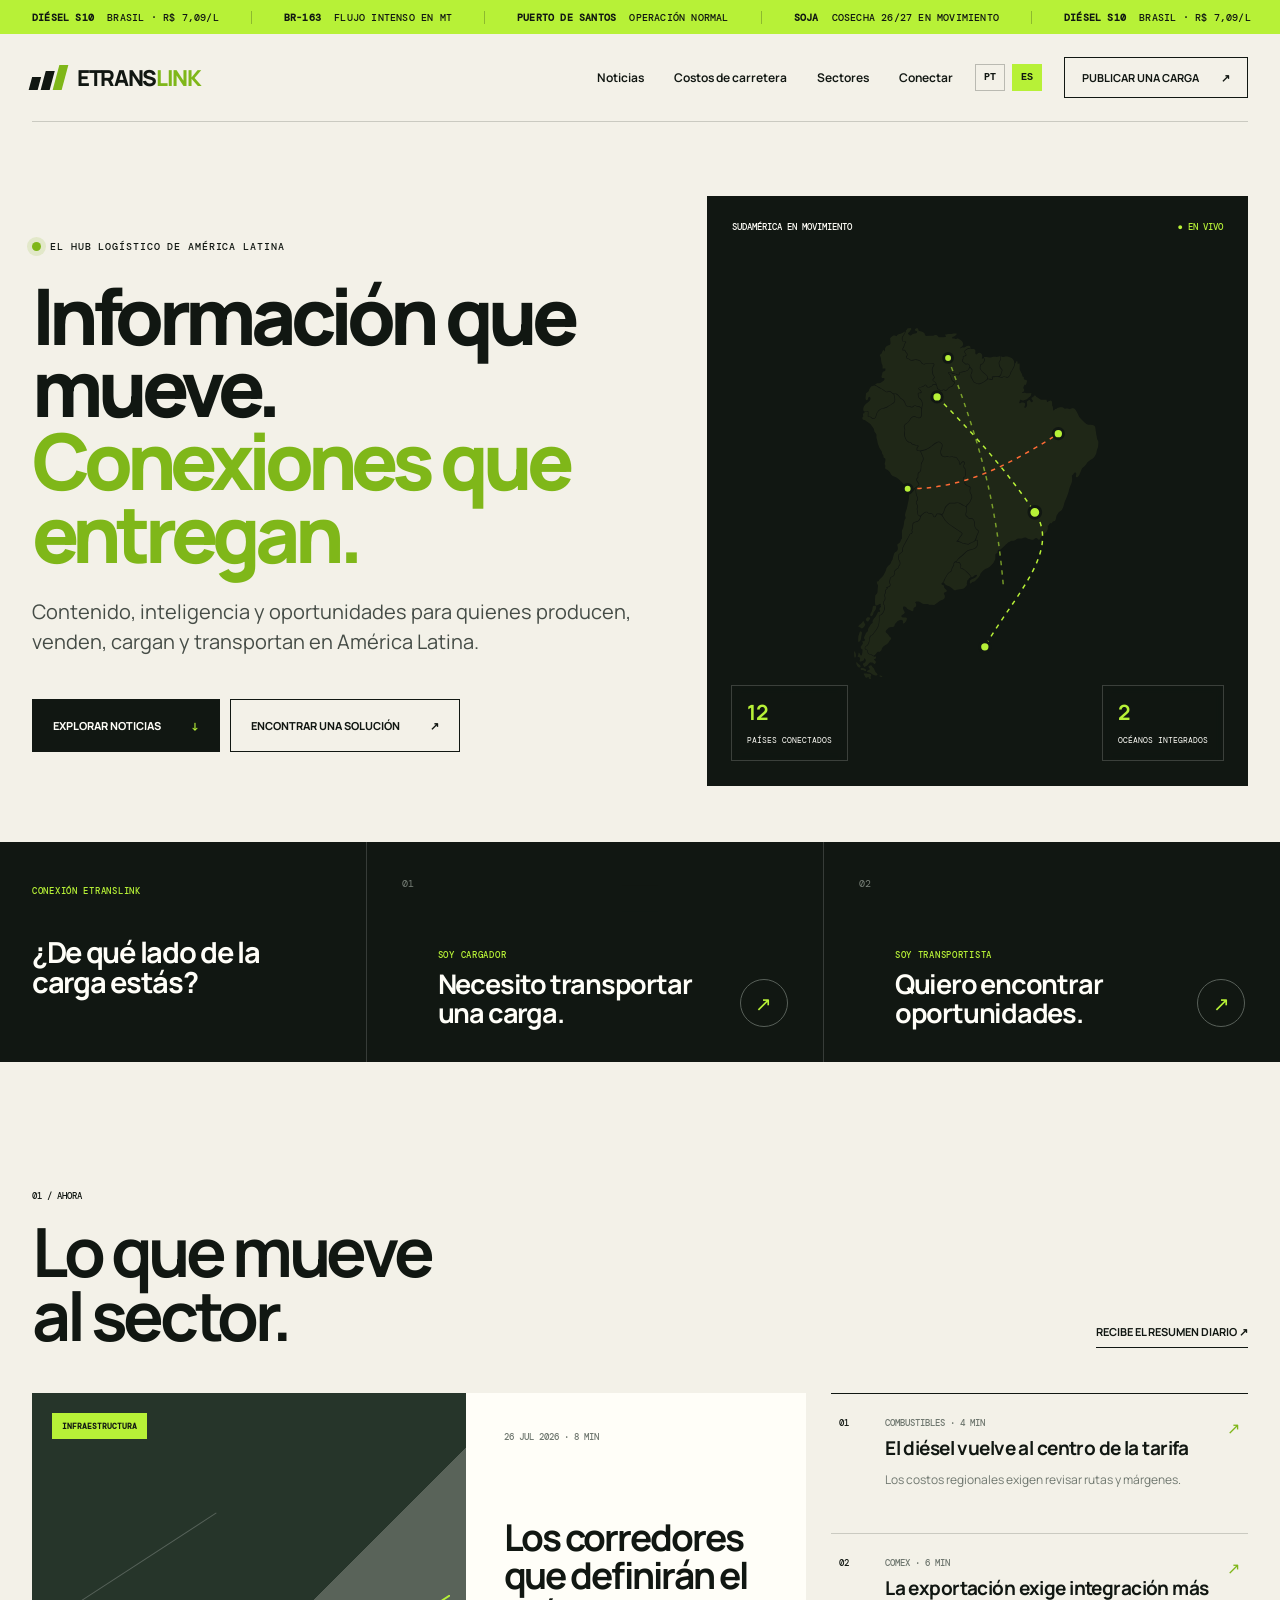
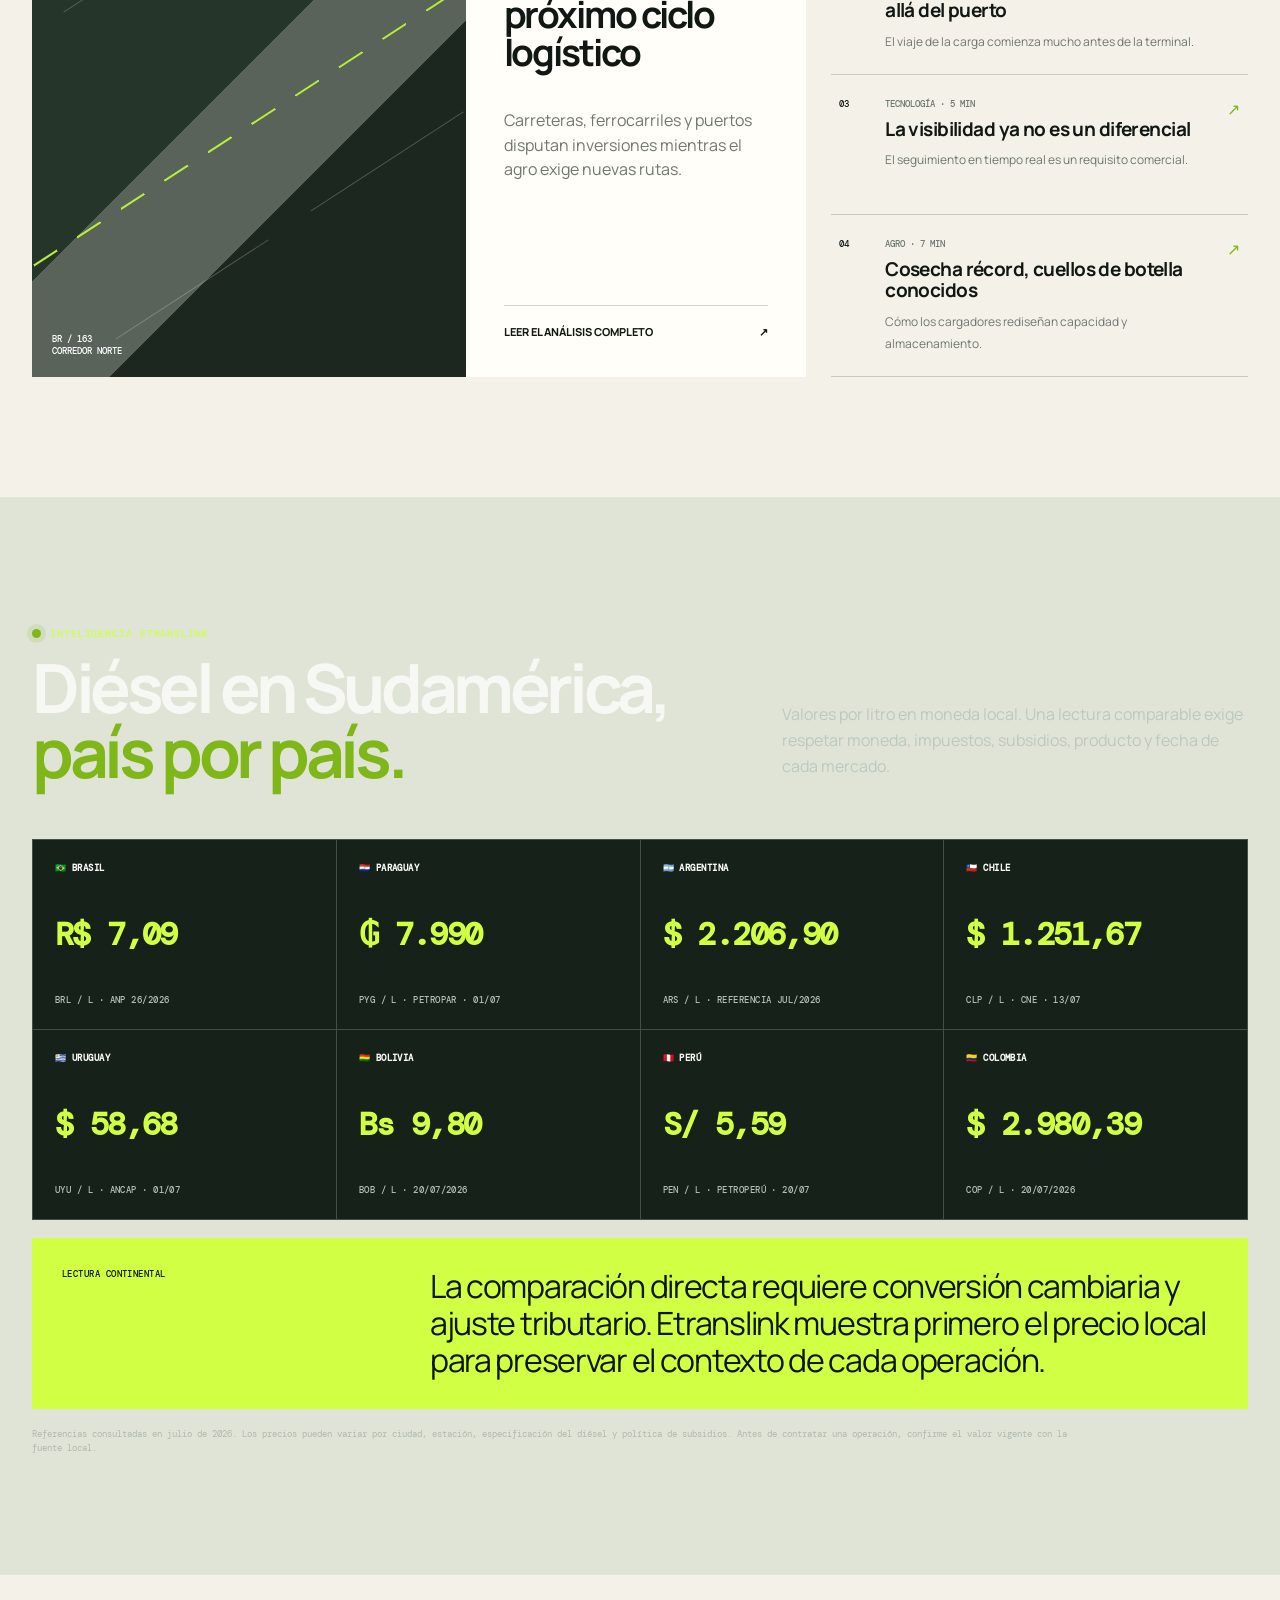
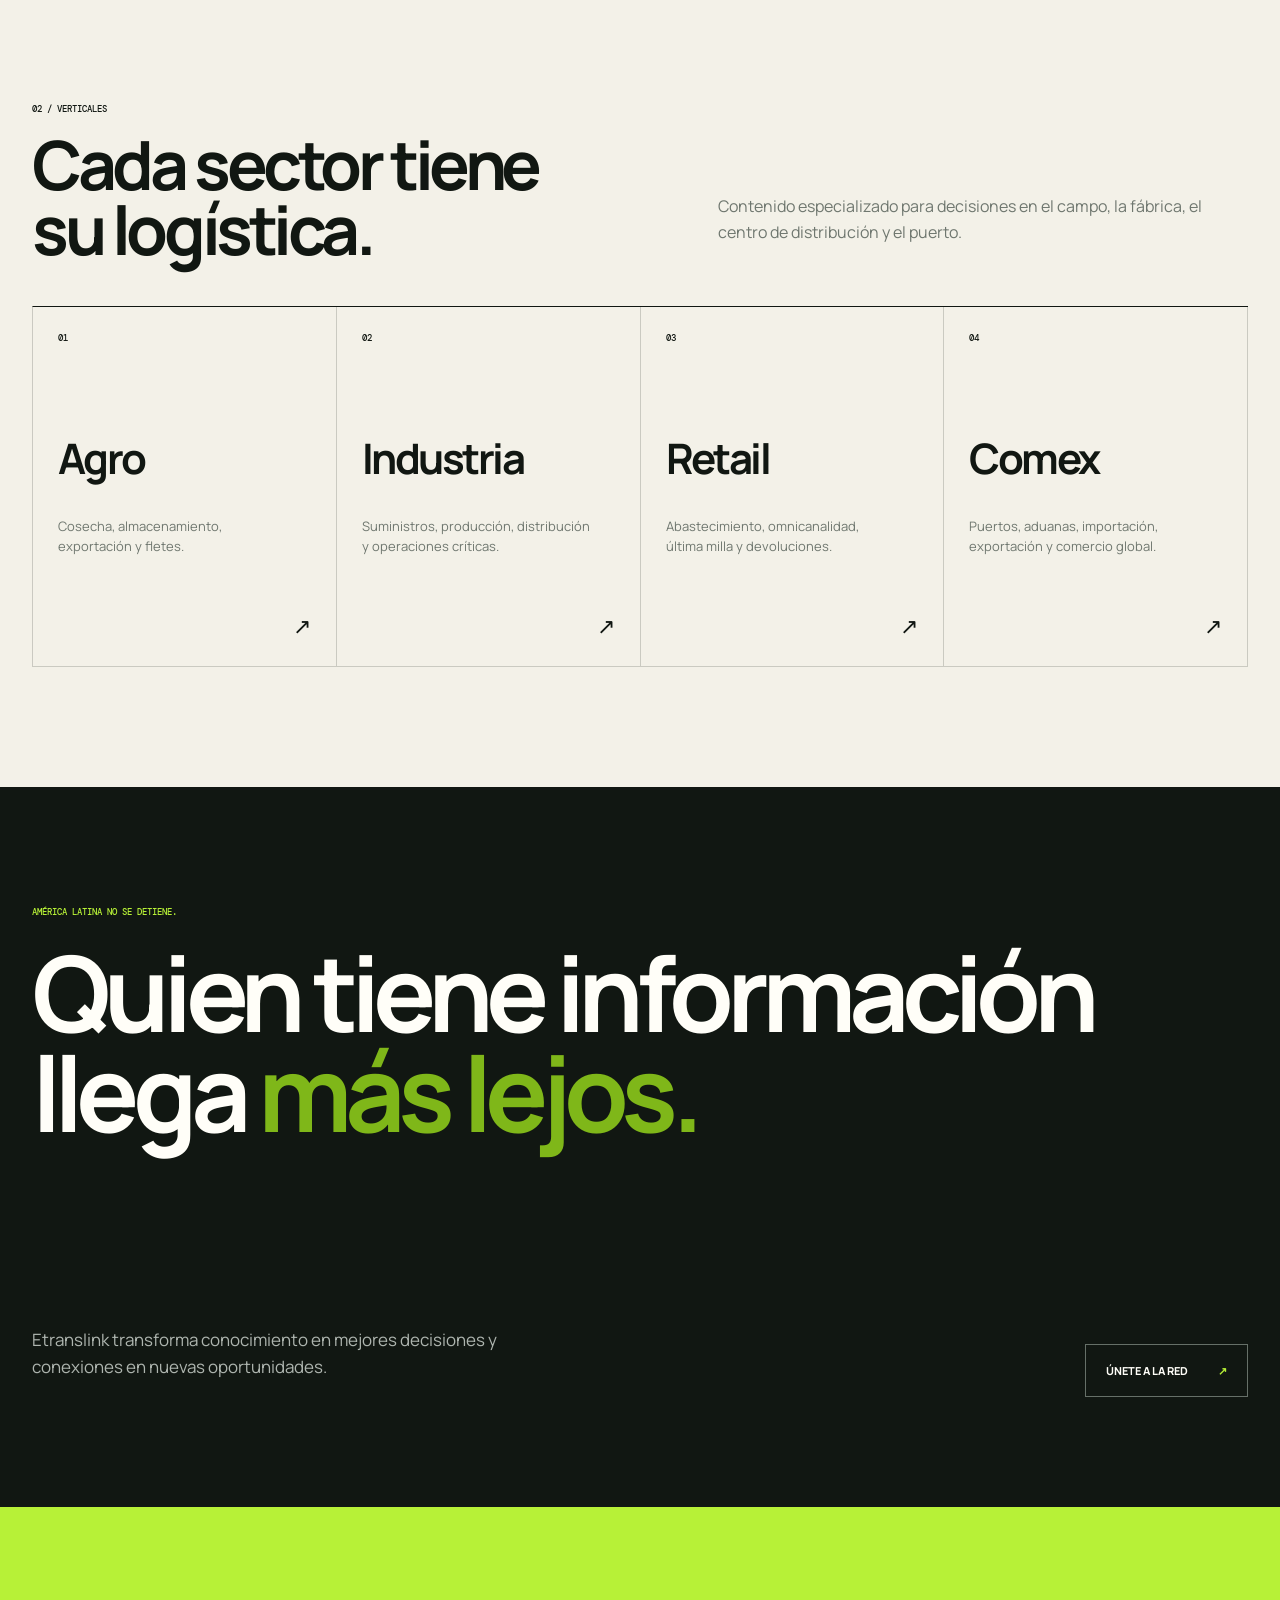
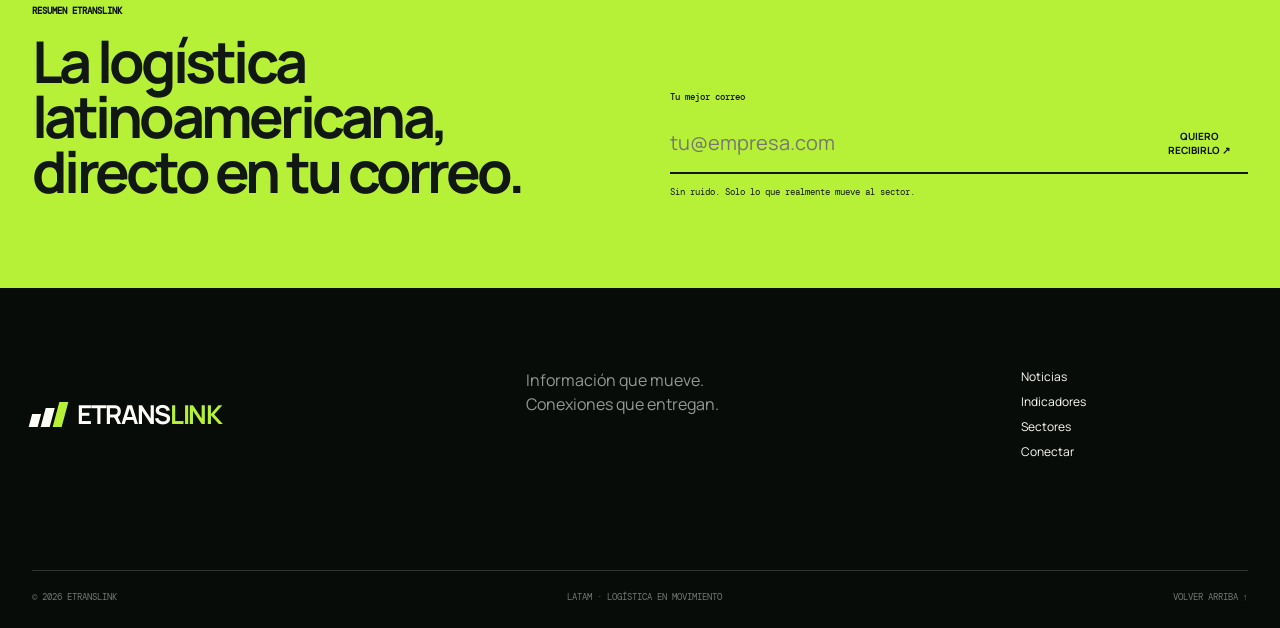
==== es.html @ 665f5305 "Launch Etranslink logistics platform" ====
<!doctype html>
<html lang="es-419">
  <head>
    <meta charset="utf-8" />
    <meta name="viewport" content="width=device-width, initial-scale=1" />
    <meta name="theme-color" content="#111712" />
    <meta name="description" content="Etranslink conecta cargadores, transportistas, industria, agro y comercio exterior de América Latina con noticias, inteligencia de costos y oportunidades logísticas." />
    <meta name="robots" content="index, follow, max-image-preview:large, max-snippet:-1" />
    <title>Etranslink LATAM — Información que mueve. Conexiones que entregan.</title>
    <link rel="canonical" href="https://etranslink.digital/es/" />
    <link rel="alternate" hreflang="pt-BR" href="https://etranslink.digital/pt-br/" />
    <link rel="alternate" hreflang="es-419" href="https://etranslink.digital/es/" />
    <link rel="alternate" hreflang="x-default" href="https://etranslink.digital/pt-br/" />
    <meta property="og:type" content="website" />
    <meta property="og:site_name" content="Etranslink" />
    <meta property="og:title" content="Etranslink — El hub logístico de América Latina" />
    <meta property="og:description" content="Noticias, costos de carretera y conexiones entre cargadores y transportistas." />
    <meta property="og:url" content="https://etranslink.digital/es/" />
    <link rel="stylesheet" href="/styles.css?v=4" />
    <script src="/app.js?v=2" defer></script>
    <script type="application/ld+json">
      {
        "@context": "https://schema.org",
        "@type": "NewsMediaOrganization",
        "name": "Etranslink",
        "url": "https://etranslink.digital/es/",
        "description": "Portal de noticias, inteligencia y negocios para la logística latinoamericana.",
        "areaServed": ["Latin America", "BR", "AR", "CL", "CO", "MX", "PE", "UY", "PY", "BO", "EC"],
        "knowsAbout": ["Logística", "Transporte por carretera", "Supply chain", "Agronegocios", "Industria", "Comercio exterior"]
      }
    </script>
  </head>
  <body>
    <a class="skip-link" href="#contenido">Ir al contenido</a>
    <div class="market-ticker" aria-label="Destacados del mercado"><div>
      <span><b>DIÉSEL S10</b> BRASIL · R$ 7,09/L</span><span><b>BR-163</b> FLUJO INTENSO EN MT</span><span><b>PUERTO DE SANTOS</b> OPERACIÓN NORMAL</span><span><b>SOJA</b> COSECHA 26/27 EN MOVIMIENTO</span><span><b>DIÉSEL S10</b> BRASIL · R$ 7,09/L</span><span><b>BR-163</b> FLUJO INTENSO EN MT</span>
    </div></div>
    <header class="site-header">
      <a class="brand" href="/es/" aria-label="Etranslink — inicio"><span class="brand-mark" aria-hidden="true"><i></i><i></i><i></i></span><span>ETRANS<em>LINK</em></span></a>
      <nav class="main-nav" aria-label="Navegación principal"><a href="#noticias">Noticias</a><a href="#costos">Costos de carretera</a><a href="#sectores">Sectores</a><a href="#conectar">Conectar</a></nav>
      <nav class="language-nav" aria-label="Idiomas"><a href="/pt-br/">PT</a><a href="/es/" aria-current="page">ES</a></nav>
      <button class="menu-toggle" aria-expanded="false" aria-controls="mobile-nav">Menú</button>
      <a class="header-cta" href="#conectar">Publicar una carga <span>↗</span></a>
    </header>
    <div class="mobile-nav" id="mobile-nav" hidden><a href="#noticias">Noticias</a><a href="#costos">Costos de carretera</a><a href="#sectores">Sectores</a><a href="#conectar">Conectar</a><span class="mobile-languages"><a href="/pt-br/">PT</a><a href="/es/" aria-current="page">ES</a></span></div>
    <main id="contenido">
      <section class="hero">
        <div class="hero-copy">
          <p class="eyebrow"><span></span> EL HUB LOGÍSTICO DE AMÉRICA LATINA</p>
          <h1>Información que mueve.<br /><em>Conexiones que entregan.</em></h1>
          <p class="hero-lead">Contenido, inteligencia y oportunidades para quienes producen, venden, cargan y transportan en América Latina.</p>
          <div class="hero-actions"><a class="button primary" href="#noticias">Explorar noticias <span>↓</span></a><a class="button secondary" href="#conectar">Encontrar una solución <span>↗</span></a></div>
        </div>
        <div class="hero-network" aria-label="Representación de la red logística sudamericana">
          <div class="network-label">SUDAMÉRICA EN MOVIMIENTO <b>● EN VIVO</b></div>
          <svg viewBox="0 0 600 560" role="img" aria-label="Mapa de América del Sur conectado por rutas logísticas">
            <image class="south-america-map" href="/south-america-map.svg" x="132" y="20" width="335" height="520" preserveAspectRatio="xMidYMid meet" />
            <path class="route route-a" d="M245 135 C300 190 342 239 378 292 S350 405 310 475"/><path class="route route-b" d="M205 260 C278 260 336 232 410 185"/><path class="route route-c" d="M260 82 C292 170 323 253 335 390"/>
            <circle cx="245" cy="135" r="7"/><circle cx="378" cy="292" r="8"/><circle cx="310" cy="475" r="7"/><circle cx="205" cy="260" r="6"/><circle cx="410" cy="185" r="7"/><circle cx="260" cy="82" r="6"/>
          </svg>
          <div class="network-stat stat-one"><strong>12</strong><span>países conectados</span></div><div class="network-stat stat-two"><strong>2</strong><span>océanos integrados</span></div><div class="network-pulse"></div>
        </div>
      </section>
      <section class="quick-connect" id="conectar">
        <div class="quick-title"><span>CONEXIÓN ETRANSLINK</span><h2>¿De qué lado de la carga estás?</h2></div>
        <article><span class="card-index">01</span><div><p>SOY CARGADOR</p><h3>Necesito transportar una carga.</h3></div><button data-open-form="shipper" aria-label="Abrir formulario para cargador">↗</button></article>
        <article><span class="card-index">02</span><div><p>SOY TRANSPORTISTA</p><h3>Quiero encontrar oportunidades.</h3></div><button data-open-form="carrier" aria-label="Abrir formulario para transportista">↗</button></article>
      </section>
      <section class="editorial" id="noticias">
        <div class="section-head"><div><span>01 / AHORA</span><h2>Lo que mueve<br />al sector.</h2></div><a href="#newsletter">Recibe el resumen diario ↗</a></div>
        <div class="news-grid">
          <article class="lead-story"><div class="story-visual road-visual"><span class="story-tag">INFRAESTRUCTURA</span><div class="road-lines"><i></i><i></i><i></i></div><span class="visual-code">BR / 163<br />CORREDOR NORTE</span></div><div class="story-copy"><p>26 JUL 2026 · 8 MIN</p><h3>Los corredores que definirán el próximo ciclo logístico</h3><p>Carreteras, ferrocarriles y puertos disputan inversiones mientras el agro exige nuevas rutas.</p><a href="#newsletter">Leer el análisis completo <span>↗</span></a></div></article>
          <div class="story-list">
            <article><span class="number">01</span><div><p>COMBUSTIBLES · 4 MIN</p><h3>El diésel vuelve al centro de la tarifa</h3><span>Los costos regionales exigen revisar rutas y márgenes.</span></div><b>↗</b></article>
            <article><span class="number">02</span><div><p>COMEX · 6 MIN</p><h3>La exportación exige integración más allá del puerto</h3><span>El viaje de la carga comienza mucho antes de la terminal.</span></div><b>↗</b></article>
            <article><span class="number">03</span><div><p>TECNOLOGÍA · 5 MIN</p><h3>La visibilidad ya no es un diferencial</h3><span>El seguimiento en tiempo real es un requisito comercial.</span></div><b>↗</b></article>
            <article><span class="number">04</span><div><p>AGRO · 7 MIN</p><h3>Cosecha récord, cuellos de botella conocidos</h3><span>Cómo los cargadores rediseñan capacidad y almacenamiento.</span></div><b>↗</b></article>
          </div>
        </div>
      </section>
      <section class="cost-center south-america-cost" id="costos">
        <div class="cost-heading"><div><p class="eyebrow"><span></span> INTELIGENCIA ETRANSLINK</p><h2>Diésel en Sudamérica,<br /><em>país por país.</em></h2></div><p>Valores por litro en moneda local. Una lectura comparable exige respetar moneda, impuestos, subsidios, producto y fecha de cada mercado.</p></div>
        <div class="country-price-grid">
          <article><span>🇧🇷 BRASIL</span><strong>R$ 7,09</strong><small>BRL / L · ANP 26/2026</small></article>
          <article><span>🇵🇾 PARAGUAY</span><strong>₲ 7.990</strong><small>PYG / L · PETROPAR · 01/07</small></article>
          <article><span>🇦🇷 ARGENTINA</span><strong>$ 2.206,90</strong><small>ARS / L · REFERENCIA JUL/2026</small></article>
          <article><span>🇨🇱 CHILE</span><strong>$ 1.251,67</strong><small>CLP / L · CNE · 13/07</small></article>
          <article><span>🇺🇾 URUGUAY</span><strong>$ 58,68</strong><small>UYU / L · ANCAP · 01/07</small></article>
          <article><span>🇧🇴 BOLIVIA</span><strong>Bs 9,80</strong><small>BOB / L · 20/07/2026</small></article>
          <article><span>🇵🇪 PERÚ</span><strong>S/ 5,59</strong><small>PEN / L · PETROPERÚ · 20/07</small></article>
          <article><span>🇨🇴 COLOMBIA</span><strong>$ 2.980,39</strong><small>COP / L · 20/07/2026</small></article>
        </div>
        <div class="continental-insight"><span>LECTURA CONTINENTAL</span><blockquote>La comparación directa requiere conversión cambiaria y ajuste tributario. Etranslink muestra primero el precio local para preservar el contexto de cada operación.</blockquote></div>
        <p class="data-note">Referencias consultadas en julio de 2026. Los precios pueden variar por ciudad, estación, especificación del diésel y política de subsidios. Antes de contratar una operación, confirme el valor vigente con la fuente local.</p>
      </section>
      <section class="sectors" id="sectores">
        <div class="section-head"><div><span>02 / VERTICALES</span><h2>Cada sector tiene<br />su logística.</h2></div><p>Contenido especializado para decisiones en el campo, la fábrica, el centro de distribución y el puerto.</p></div>
        <div class="sector-grid"><a href="#newsletter"><span>01</span><h3>Agro</h3><p>Cosecha, almacenamiento, exportación y fletes.</p><b>↗</b></a><a href="#newsletter"><span>02</span><h3>Industria</h3><p>Suministros, producción, distribución y operaciones críticas.</p><b>↗</b></a><a href="#newsletter"><span>03</span><h3>Retail</h3><p>Abastecimiento, omnicanalidad, última milla y devoluciones.</p><b>↗</b></a><a href="#newsletter"><span>04</span><h3>Comex</h3><p>Puertos, aduanas, importación, exportación y comercio global.</p><b>↗</b></a></div>
      </section>
      <section class="manifesto"><p>AMÉRICA LATINA NO SE DETIENE.</p><h2>Quien tiene información<br />llega <em>más lejos.</em></h2><div class="manifesto-bottom"><p>Etranslink transforma conocimiento en mejores decisiones y conexiones en nuevas oportunidades.</p><a class="button primary" href="#conectar">Únete a la red <span>↗</span></a></div></section>
      <section class="newsletter" id="newsletter"><div><span>RESUMEN ETRANSLINK</span><h2>La logística latinoamericana,<br />directo en tu correo.</h2></div><form id="newsletter-form"><label for="newsletter-email">Tu mejor correo</label><div><input id="newsletter-email" type="email" placeholder="tu@empresa.com" required /><button type="submit">Quiero recibirlo ↗</button></div><small>Sin ruido. Solo lo que realmente mueve al sector.</small></form></section>
    </main>
    <footer><div class="footer-brand"><span class="brand-mark" aria-hidden="true"><i></i><i></i><i></i></span><strong>ETRANS<em>LINK</em></strong></div><p>Información que mueve.<br />Conexiones que entregan.</p><div><a href="#noticias">Noticias</a><a href="#costos">Indicadores</a><a href="#sectores">Sectores</a><a href="#conectar">Conectar</a></div><div class="footer-bottom"><span>© 2026 ETRANSLINK</span><span>LATAM · LOGÍSTICA EN MOVIMIENTO</span><a href="#contenido">VOLVER ARRIBA ↑</a></div></footer>
    <dialog class="connection-dialog" id="connection-dialog"><button class="dialog-close" aria-label="Cerrar formulario">×</button><p class="eyebrow"><span></span> CONEXIÓN ETRANSLINK</p><h2 id="dialog-title">Cuéntanos sobre tu carga.</h2><p id="dialog-description">Completa los datos iniciales para continuar la atención por WhatsApp.</p><form id="connection-form"><input type="hidden" id="profile-type" value="Cargador" /><label>Nombre o empresa<input id="contact-name" required placeholder="¿Cómo podemos llamarte?" /></label><div class="form-row"><label>Origen<input id="cargo-origin" required placeholder="Ciudad / País" /></label><label>Destino<input id="cargo-destination" required placeholder="Ciudad / País" /></label></div><label>¿Qué necesitas?<textarea id="cargo-details" required placeholder="Tipo de carga, vehículo, frecuencia o área de operación"></textarea></label><button class="button primary" type="submit">Continuar por WhatsApp <span>↗</span></button></form></dialog>
    <div class="toast" id="toast" role="status" aria-live="polite"></div>
  </body>
</html>
---- styles.css ----
@import url("https://fonts.googleapis.com/css2?family=DM+Mono:wght@400;500&family=Manrope:wght@400;500;600;700;800&display=swap");

:root {
  --ink: #111712;
  --paper: #f3f1e8;
  --white: #fffef8;
  --green: #b7f137;
  --green-dark: #7fb719;
  --orange: #ff6b35;
  --deep-ink: #0d1510;
  --forest: #162119;
  --signal-green: #d1ff43;
  --text-inverse: #f7f8f3;
  --text-inverse-muted: #b5c0b7;
  --muted: #6f776f;
  --line: rgba(17, 23, 18, 0.18);
  --page: min(1480px, calc(100% - 64px));
}

* { box-sizing: border-box; }
html { scroll-behavior: smooth; }
body {
  margin: 0;
  overflow-x: hidden;
  background: var(--paper);
  color: var(--ink);
  font-family: "Manrope", Arial, sans-serif;
  text-rendering: optimizeLegibility;
}
a { color: inherit; text-decoration: none; }
button, input, textarea { font: inherit; }
button { color: inherit; }
.skip-link {
  position: fixed; z-index: 2000; top: 8px; left: 8px;
  padding: 10px 14px; background: var(--green); color: var(--ink);
  transform: translateY(-150%);
}
.skip-link:focus { transform: none; }

.market-ticker {
  height: 34px; overflow: hidden; background: var(--green);
  font: 500 10px "DM Mono", monospace; letter-spacing: .02em;
}
.market-ticker > div {
  width: max-content; height: 100%; display: flex; align-items: center;
  animation: ticker 35s linear infinite;
}
.market-ticker span { padding: 0 32px; border-right: 1px solid rgba(17,23,18,.25); }
.market-ticker b { margin-right: 7px; }
@keyframes ticker { to { transform: translateX(-50%); } }

.site-header {
  width: var(--page); height: 88px; margin: auto;
  display: grid; grid-template-columns: 1fr auto auto auto; gap: 22px; align-items: center;
  border-bottom: 1px solid var(--line);
}
.brand, .footer-brand { display: flex; align-items: center; gap: 11px; font-size: 22px; font-weight: 800; letter-spacing: -.06em; }
.brand em, .footer-brand em { color: var(--green-dark); font-style: normal; }
.brand-mark { width: 34px; height: 25px; display: flex; align-items: flex-end; gap: 3px; transform: skewX(-15deg); }
.brand-mark i { display: block; width: 9px; background: var(--ink); }
.brand-mark i:nth-child(1) { height: 13px; }
.brand-mark i:nth-child(2) { height: 19px; }
.brand-mark i:nth-child(3) { height: 25px; background: var(--green-dark); }
.main-nav { display: flex; gap: 30px; font-size: 12px; font-weight: 650; }
.language-nav { display: flex; gap: 7px; font: 700 10px "Space Mono", monospace; }
.language-nav a { padding: 7px 8px; border: 1px solid rgba(17,23,18,.25); }
.language-nav a[aria-current="page"] { color: var(--ink); background: var(--green); border-color: var(--green); }
.mobile-languages { display: flex; gap: 8px; padding-top: 10px; border-top: 1px solid rgba(255,255,255,.18); }
.mobile-languages a { padding: 7px 12px; border: 1px solid rgba(255,255,255,.28); }
.mobile-languages a[aria-current="page"] { color: var(--ink); background: var(--green); }
.main-nav a { position: relative; }
.main-nav a::after { content: ""; position: absolute; left: 0; right: 100%; bottom: -7px; height: 2px; background: var(--green-dark); transition: right .2s; }
.main-nav a:hover::after { right: 0; }
.header-cta { justify-self: end; padding: 12px 17px; border: 1px solid var(--ink); font-size: 11px; font-weight: 700; text-transform: uppercase; }
.header-cta span { margin-left: 20px; }
.menu-toggle, .mobile-nav { display: none; }

.hero {
  width: var(--page); min-height: 720px; margin: auto; padding: 74px 0 56px;
  display: grid; grid-template-columns: 1.08fr .92fr; gap: 40px;
}
.hero-copy { align-self: center; }
.eyebrow { display: flex; align-items: center; gap: 9px; font: 500 10px "DM Mono", monospace; letter-spacing: .09em; }
.eyebrow > span { width: 9px; height: 9px; border-radius: 50%; background: var(--green-dark); box-shadow: 0 0 0 5px rgba(127,183,25,.15); }
.hero h1 {
  max-width: 850px; margin: 26px 0 28px; font-size: clamp(58px, 6.1vw, 102px);
  line-height: .93; letter-spacing: -.075em; font-weight: 800;
}
.hero h1 em, .cost-heading h2 em, .manifesto h2 em { color: var(--green-dark); font-style: normal; }
.hero-lead { max-width: 650px; font-size: 20px; line-height: 1.5; color: #454c46; }
.hero-actions { margin-top: 42px; display: flex; gap: 10px; }
.button {
  min-height: 53px; padding: 0 20px; display: inline-flex; align-items: center; justify-content: space-between; gap: 30px;
  border: 1px solid var(--ink); font-size: 11px; font-weight: 750; text-transform: uppercase; cursor: pointer;
}
.button.primary { background: var(--ink); color: var(--white); }
.button.primary span { color: var(--green); }
.button.secondary { background: transparent; }
.hero-network {
  position: relative; min-height: 580px; overflow: hidden;
  background: var(--ink); color: var(--white);
}
.network-label { position: absolute; z-index: 2; top: 25px; left: 25px; right: 25px; display: flex; justify-content: space-between; font: 500 9px "DM Mono", monospace; }
.network-label b { color: var(--green); font-weight: 500; }
.hero-network svg { width: 100%; height: 100%; padding: 55px 50px 30px; }
.country { fill: #1a251c; stroke: rgba(183,241,55,.45); stroke-width: 1; }
.brazil-map, .south-america-map { opacity: .38; filter: invert(90%) sepia(22%) saturate(722%) hue-rotate(36deg) brightness(96%); }
.country-price-grid { margin-top: 55px; display: grid; grid-template-columns: repeat(4, 1fr); border-top: 1px solid rgba(255,255,255,.22); border-left: 1px solid rgba(255,255,255,.22); }
.country-price-grid article { min-height: 190px; padding: 22px; display: flex; flex-direction: column; justify-content: space-between; border-right: 1px solid rgba(255,255,255,.22); border-bottom: 1px solid rgba(255,255,255,.22); }
.country-price-grid span, .country-price-grid small, .continental-insight span { font: 500 9px "DM Mono", monospace; letter-spacing: .05em; }
.country-price-grid strong { color: var(--green); font-size: clamp(25px, 2.5vw, 40px); letter-spacing: -.05em; }
.country-price-grid small { color: rgba(255,255,255,.58); line-height: 1.5; }
.continental-insight { margin-top: 18px; padding: 30px; display: grid; grid-template-columns: .6fr 1.4fr; gap: 30px; color: var(--ink); background: var(--green); }
.continental-insight blockquote { max-width: 800px; margin: 0; font-size: clamp(20px, 2.5vw, 35px); line-height: 1.15; letter-spacing: -.04em; }
.south-america-cost { color: var(--text-inverse); background: var(--deep-ink); }
.south-america-cost .cost-heading > p { color: #bdc8bf; }
.south-america-cost .eyebrow { color: var(--signal-green); }
.south-america-cost .country-price-grid { border-color: #405044; }
.south-america-cost .country-price-grid article {
  color: var(--text-inverse);
  background: var(--forest);
  border-color: #405044;
  transition: background .2s ease, transform .2s ease;
}
.south-america-cost .country-price-grid article:hover { z-index: 1; background: #1d2b20; transform: translateY(-3px); }
.south-america-cost .country-price-grid span { color: var(--text-inverse); font-weight: 600; }
.south-america-cost .country-price-grid strong { color: var(--signal-green); }
.south-america-cost .country-price-grid small { color: var(--text-inverse-muted); }
.south-america-cost .continental-insight { color: var(--deep-ink); background: var(--signal-green); }
.south-america-cost .data-note { color: #aeb9b0; }
.route { fill: none; stroke: var(--green); stroke-width: 2; stroke-dasharray: 6 7; animation: dash 18s linear infinite; }
.route-b { stroke: var(--orange); animation-duration: 25s; }
.route-c { opacity: .6; animation-duration: 12s; }
.hero-network circle { fill: var(--green); stroke: var(--ink); stroke-width: 4; }
@keyframes dash { to { stroke-dashoffset: -200; } }
.network-stat { position: absolute; z-index: 2; padding: 12px 15px; border: 1px solid rgba(255,255,255,.18); background: rgba(17,23,18,.82); backdrop-filter: blur(5px); }
.network-stat strong { display: block; color: var(--green); font-size: 21px; }
.network-stat span { font: 400 8px "DM Mono", monospace; text-transform: uppercase; }
.stat-one { left: 24px; bottom: 25px; }
.stat-two { right: 24px; bottom: 25px; }

.quick-connect {
  display: grid; grid-template-columns: .8fr 1fr 1fr; background: var(--ink); color: var(--white);
}
.quick-title, .quick-connect article { min-height: 220px; padding: 35px max(32px, calc((100vw - 1480px) / 2)); }
.quick-title { padding-right: 35px; }
.quick-title span, .quick-connect article p { color: var(--green); font: 500 9px "DM Mono", monospace; letter-spacing: .08em; }
.quick-title h2 { margin: 38px 0 0; max-width: 260px; font-size: 29px; line-height: 1.05; letter-spacing: -.045em; }
.quick-connect article {
  padding-left: 35px; padding-right: 35px; display: grid; grid-template-columns: auto 1fr auto; gap: 24px; align-items: end;
  border-left: 1px solid rgba(255,255,255,.16); transition: background .25s;
}
.quick-connect article:hover { background: #1a241c; }
.card-index { align-self: start; font: 400 10px "DM Mono", monospace; color: #788078; }
.quick-connect article h3 { max-width: 290px; margin: 8px 0 0; font-size: 27px; line-height: 1.05; letter-spacing: -.045em; }
.quick-connect article button { width: 48px; height: 48px; border: 1px solid #586059; border-radius: 50%; background: transparent; color: var(--green); font-size: 20px; cursor: pointer; }

.editorial, .cost-center, .sectors { width: var(--page); margin: auto; padding: 120px 0; }
.section-head { margin-bottom: 45px; display: grid; grid-template-columns: 1fr 1fr; align-items: end; gap: 40px; }
.section-head > div > span, .cost-heading + *, .quick-title > span { font: 500 9px "DM Mono", monospace; }
.section-head h2, .cost-heading h2, .manifesto h2, .newsletter h2 { margin: 15px 0 0; font-size: clamp(46px, 5.3vw, 80px); line-height: .95; letter-spacing: -.065em; }
.section-head > a { justify-self: end; padding-bottom: 8px; border-bottom: 1px solid var(--ink); font-size: 11px; font-weight: 700; text-transform: uppercase; }
.news-grid { display: grid; grid-template-columns: 1.3fr .7fr; gap: 25px; }
.lead-story { display: grid; grid-template-columns: 1.12fr .88fr; min-height: 560px; background: var(--white); }
.story-visual { position: relative; overflow: hidden; min-height: 430px; background: #cad0c5; }
.story-tag { position: absolute; z-index: 2; top: 20px; left: 20px; padding: 8px 10px; background: var(--green); font: 600 8px "DM Mono", monospace; }
.road-lines { position: absolute; inset: 0; background: linear-gradient(135deg, #26352a 0 48%, #596359 48% 65%, #1c271f 65%); }
.road-lines::before { content: ""; position: absolute; width: 190%; height: 2px; left: -35%; top: 52%; background: repeating-linear-gradient(90deg, var(--green) 0 28px, transparent 28px 52px); transform: rotate(-33deg); }
.road-lines i { position: absolute; width: 42%; height: 1px; background: rgba(255,255,255,.22); transform: rotate(-33deg); }
.road-lines i:nth-child(1) { left: 4%; top: 29%; }.road-lines i:nth-child(2) { right: -3%; top: 63%; }.road-lines i:nth-child(3) { left: 16%; bottom: 15%; }
.visual-code { position: absolute; z-index: 2; bottom: 20px; left: 20px; color: white; font: 500 9px "DM Mono", monospace; }
.story-copy { padding: 38px; display: flex; flex-direction: column; }
.story-copy > p:first-child, .story-list article p { margin: 0; font: 500 9px "DM Mono", monospace; color: var(--muted); }
.story-copy h3 { margin: 75px 0 20px; font-size: 37px; line-height: 1.04; letter-spacing: -.055em; }
.story-copy > p:not(:first-child) { color: var(--muted); line-height: 1.55; }
.story-copy a { margin-top: auto; padding-top: 18px; display: flex; justify-content: space-between; border-top: 1px solid var(--line); font-size: 11px; font-weight: 750; text-transform: uppercase; }
.story-list { border-top: 1px solid var(--ink); }
.story-list article { min-height: 140px; padding: 23px 8px; display: grid; grid-template-columns: 28px 1fr auto; gap: 18px; border-bottom: 1px solid var(--line); }
.story-list .number { font: 500 9px "DM Mono", monospace; }
.story-list h3 { margin: 9px 0 7px; font-size: 19px; line-height: 1.15; letter-spacing: -.03em; }
.story-list article div > span { color: var(--muted); font-size: 12px; }
.story-list article > b { color: var(--green-dark); font-weight: 500; }

.cost-center { width: 100%; padding: 120px max(32px, calc((100% - 1480px) / 2)); background: #dfe4d7; }
.cost-heading { display: grid; grid-template-columns: 1.2fr .8fr; gap: 50px; align-items: end; }
.cost-heading > p { max-width: 570px; margin: 0 0 5px auto; color: #4e574f; font-size: 16px; line-height: 1.6; }
.region-tabs { margin: 55px 0 22px; display: flex; overflow-x: auto; border-bottom: 1px solid rgba(17,23,18,.3); }
.region-tabs button { flex: 1; min-width: 110px; padding: 15px 12px; border: 0; border-bottom: 3px solid transparent; background: transparent; color: #667067; font: 500 10px "DM Mono", monospace; cursor: pointer; }
.region-tabs button.active { border-color: var(--ink); color: var(--ink); font-weight: 600; }
.cost-bento { display: grid; grid-template-columns: 1.35fr 1fr 1fr; grid-template-rows: 320px 210px; gap: 12px; }
.metric-card { padding: 26px; background: var(--white); border: 1px solid rgba(17,23,18,.14); }
.diesel-card { grid-row: span 2; background: var(--ink); color: var(--white); }
.insight-card { grid-column: 2 / 4; background: var(--green); }
.metric-top, .metric-foot { display: flex; justify-content: space-between; font: 500 9px "DM Mono", monospace; letter-spacing: .04em; }
.trend { color: var(--green-dark); }.diesel-card .trend { color: var(--green); }.trend.up { color: var(--orange); }
.metric-main { margin-top: 48px; }
.metric-main strong { display: block; font-size: clamp(43px, 4.4vw, 70px); line-height: .9; letter-spacing: -.07em; }
.metric-main span { color: var(--muted); font: 400 10px "DM Mono", monospace; }
.diesel-card .metric-main span { color: #8d958e; }
.spark-bars { height: 140px; margin: 60px 0 35px; display: flex; align-items: end; gap: 7px; border-bottom: 1px solid #4e594f; }
.spark-bars i { flex: 1; height: 45%; background: var(--green); opacity: .55; transition: height .4s; }
.spark-bars i:nth-child(2) { height: 51%; }.spark-bars i:nth-child(3) { height: 49%; }.spark-bars i:nth-child(4) { height: 65%; }.spark-bars i:nth-child(5) { height: 71%; }.spark-bars i:nth-child(6) { height: 68%; }.spark-bars i:nth-child(7) { height: 80%; }.spark-bars i:nth-child(8) { height: 76%; opacity: 1; }
.metric-foot { margin-top: auto; color: #929a93; }
.tire-gauge { margin-top: 54px; }
.tire-gauge > div { height: 5px; background: #dce0d9; }
.tire-gauge > div span { display: block; width: 68%; height: 100%; background: var(--orange); transition: width .4s; }
.tire-gauge small { font: 400 8px "DM Mono", monospace; }
.tire-card .metric-foot, .arla-card .metric-foot { margin-top: 55px; color: var(--muted); }
.drop-visual { position: absolute; display: none; }
.insight-card { display: grid; grid-template-columns: .3fr 1.2fr auto; gap: 30px; align-items: end; }
.insight-card > span { align-self: start; font: 600 9px "DM Mono", monospace; }
.insight-card blockquote { margin: 0; font-size: 25px; line-height: 1.25; letter-spacing: -.035em; }
.insight-card a { padding-bottom: 5px; border-bottom: 1px solid var(--ink); font-size: 9px; font-weight: 700; text-transform: uppercase; }
.data-note { max-width: 1040px; margin: 18px 0 0; color: #687068; font: 400 9px/1.6 "DM Mono", monospace; }

.sectors .section-head > p { max-width: 530px; justify-self: end; color: var(--muted); line-height: 1.6; }
.sector-grid { display: grid; grid-template-columns: repeat(4, 1fr); border-top: 1px solid var(--ink); border-left: 1px solid var(--line); }
.sector-grid a { min-height: 360px; padding: 25px; display: flex; flex-direction: column; border-right: 1px solid var(--line); border-bottom: 1px solid var(--line); transition: background .25s; }
.sector-grid a:hover { background: var(--green); }
.sector-grid span { font: 500 9px "DM Mono", monospace; }
.sector-grid h3 { margin: 85px 0 16px; font-size: 42px; letter-spacing: -.06em; }
.sector-grid p { max-width: 230px; color: var(--muted); font-size: 13px; line-height: 1.55; }
.sector-grid b { margin-top: auto; align-self: end; font-size: 22px; font-weight: 400; }
.manifesto { min-height: 720px; padding: 110px max(32px, calc((100% - 1480px) / 2)); display: flex; flex-direction: column; background: var(--ink); color: var(--white); }
.manifesto > p { color: var(--green); font: 500 9px "DM Mono", monospace; }
.manifesto h2 { font-size: clamp(62px, 8.2vw, 128px); }
.manifesto-bottom { margin-top: auto; display: flex; align-items: end; justify-content: space-between; }
.manifesto-bottom > p { max-width: 510px; color: #aeb5af; font-size: 17px; line-height: 1.6; }
.manifesto .button { border-color: #667068; }
.newsletter { padding: 90px max(32px, calc((100% - 1480px) / 2)); display: grid; grid-template-columns: 1fr 1fr; gap: 60px; background: var(--green); }
.newsletter > div > span { font: 600 9px "DM Mono", monospace; }
.newsletter h2 { font-size: clamp(38px, 4.5vw, 68px); }
.newsletter form { align-self: end; }
.newsletter label { display: block; margin-bottom: 10px; font: 500 9px "DM Mono", monospace; }
.newsletter form > div { display: flex; border-bottom: 2px solid var(--ink); }
.newsletter input { width: 100%; padding: 16px 0; border: 0; outline: 0; background: transparent; font-size: 20px; }
.newsletter button { border: 0; background: transparent; font-size: 10px; font-weight: 750; text-transform: uppercase; cursor: pointer; }
.newsletter small { display: block; margin-top: 12px; font: 400 9px "DM Mono", monospace; }
footer { padding: 80px max(32px, calc((100% - 1480px) / 2)) 25px; display: grid; grid-template-columns: 1fr 1fr .5fr; gap: 40px; background: #080c09; color: var(--white); }
.footer-brand .brand-mark i { background: var(--white); }.footer-brand .brand-mark i:last-child { background: var(--green); }
.footer-brand strong { font-size: 26px; }.footer-brand em { color: var(--green); }
footer > p { margin: 0; color: #929993; line-height: 1.5; }
footer > div:nth-child(3) { display: grid; gap: 8px; font-size: 12px; }
.footer-bottom { grid-column: 1 / -1; margin-top: 70px; padding-top: 20px; display: flex; justify-content: space-between; border-top: 1px solid #303631; color: #727873; font: 400 9px "DM Mono", monospace; }
.connection-dialog { width: min(680px, calc(100% - 30px)); padding: 42px; border: 0; background: var(--paper); color: var(--ink); }
.connection-dialog::backdrop { background: rgba(8,12,9,.75); backdrop-filter: blur(5px); }
.dialog-close { position: absolute; top: 17px; right: 20px; border: 0; background: transparent; font-size: 28px; cursor: pointer; }
.connection-dialog h2 { margin: 25px 0 8px; font-size: 44px; letter-spacing: -.06em; }
.connection-dialog > p:not(.eyebrow) { color: var(--muted); line-height: 1.5; }
.connection-dialog form { margin-top: 30px; display: grid; gap: 17px; }
.connection-dialog label { display: grid; gap: 7px; font: 500 9px "DM Mono", monospace; text-transform: uppercase; }
.connection-dialog input, .connection-dialog textarea { width: 100%; padding: 13px 0; border: 0; border-bottom: 1px solid #9ca19b; outline: 0; background: transparent; font-family: "Manrope", sans-serif; font-size: 15px; text-transform: none; }
.connection-dialog textarea { min-height: 90px; resize: vertical; }
.form-row { display: grid; grid-template-columns: 1fr 1fr; gap: 20px; }
.connection-dialog .button { width: 100%; margin-top: 12px; }
.toast { position: fixed; z-index: 1000; left: 50%; bottom: 25px; padding: 13px 18px; background: var(--ink); color: var(--white); font-size: 12px; transform: translate(-50%, 140%); transition: transform .3s; }
.toast.show { transform: translate(-50%, 0); }

@media (max-width: 1050px) {
  :root { --page: calc(100% - 36px); }
  .site-header { grid-template-columns: 1fr auto; }
  .main-nav, .header-cta, .language-nav { display: none; }
  .menu-toggle { display: block; border: 0; background: transparent; font-size: 11px; font-weight: 700; text-transform: uppercase; }
  .mobile-nav { position: absolute; z-index: 20; left: 18px; right: 18px; padding: 22px; background: var(--ink); color: var(--white); }
  .mobile-nav:not([hidden]) { display: grid; gap: 16px; }
  .hero { min-height: auto; grid-template-columns: 1fr; }
  .hero-network { min-height: 520px; }
  .quick-connect { grid-template-columns: 1fr 1fr; }
  .quick-title { grid-column: 1 / -1; min-height: 150px; }
  .quick-title h2 { margin-top: 24px; }
  .news-grid { grid-template-columns: 1fr; }
  .cost-bento { grid-template-columns: 1fr 1fr; grid-template-rows: 480px 300px 210px; }
  .diesel-card { grid-column: 1 / -1; grid-row: auto; }
  .insight-card { grid-column: 1 / -1; }
  .sector-grid { grid-template-columns: 1fr 1fr; }
  .country-price-grid { grid-template-columns: repeat(2, 1fr); }
}

@media (max-width: 680px) {
  :root { --page: calc(100% - 28px); }
  .market-ticker { height: 30px; }
  .site-header { height: 70px; }
  .hero { padding-top: 50px; }
  .hero h1 { font-size: 51px; }
  .hero-lead { font-size: 16px; }
  .hero-actions { display: grid; }
  .hero-network { min-height: 430px; }
  .hero-network svg { padding: 60px 15px 40px; }
  .country-price-grid { grid-template-columns: 1fr; }
  .continental-insight { grid-template-columns: 1fr; }
  .quick-connect { grid-template-columns: 1fr; }
  .quick-title { grid-column: auto; }
  .quick-connect article { min-height: 190px; border-left: 0; border-top: 1px solid rgba(255,255,255,.16); }
  .editorial, .sectors { padding: 80px 0; }
  .section-head, .cost-heading, .newsletter { grid-template-columns: 1fr; }
  .section-head > a, .sectors .section-head > p { justify-self: start; }
  .lead-story { grid-template-columns: 1fr; }
  .story-copy h3 { margin-top: 35px; }
  .cost-center { padding: 80px 14px; }
  .cost-heading > p { margin-left: 0; }
  .cost-bento { display: grid; grid-template-columns: 1fr; grid-template-rows: auto; }
  .diesel-card, .insight-card { grid-column: auto; }
  .metric-card { min-height: 300px; }
  .diesel-card { min-height: 470px; }
  .insight-card { min-height: 330px; grid-template-columns: 1fr; }
  .insight-card blockquote { font-size: 23px; }
  .sector-grid { grid-template-columns: 1fr; }
  .sector-grid a { min-height: 280px; }
  .manifesto { min-height: 650px; padding: 80px 14px; }
  .manifesto-bottom { align-items: start; flex-direction: column; gap: 30px; }
  .newsletter { padding: 70px 14px; }
  .newsletter form > div { display: grid; }
  .newsletter button { padding: 15px 0; text-align: left; }
  footer { padding: 60px 14px 20px; grid-template-columns: 1fr; }
  .footer-bottom { gap: 15px; flex-direction: column; }
  .connection-dialog { padding: 35px 20px 25px; }
  .form-row { grid-template-columns: 1fr; }
}

@media (prefers-reduced-motion: reduce) {
  html { scroll-behavior: auto; }
  *, *::before, *::after { animation-duration: .01ms !important; animation-iteration-count: 1 !important; }
}
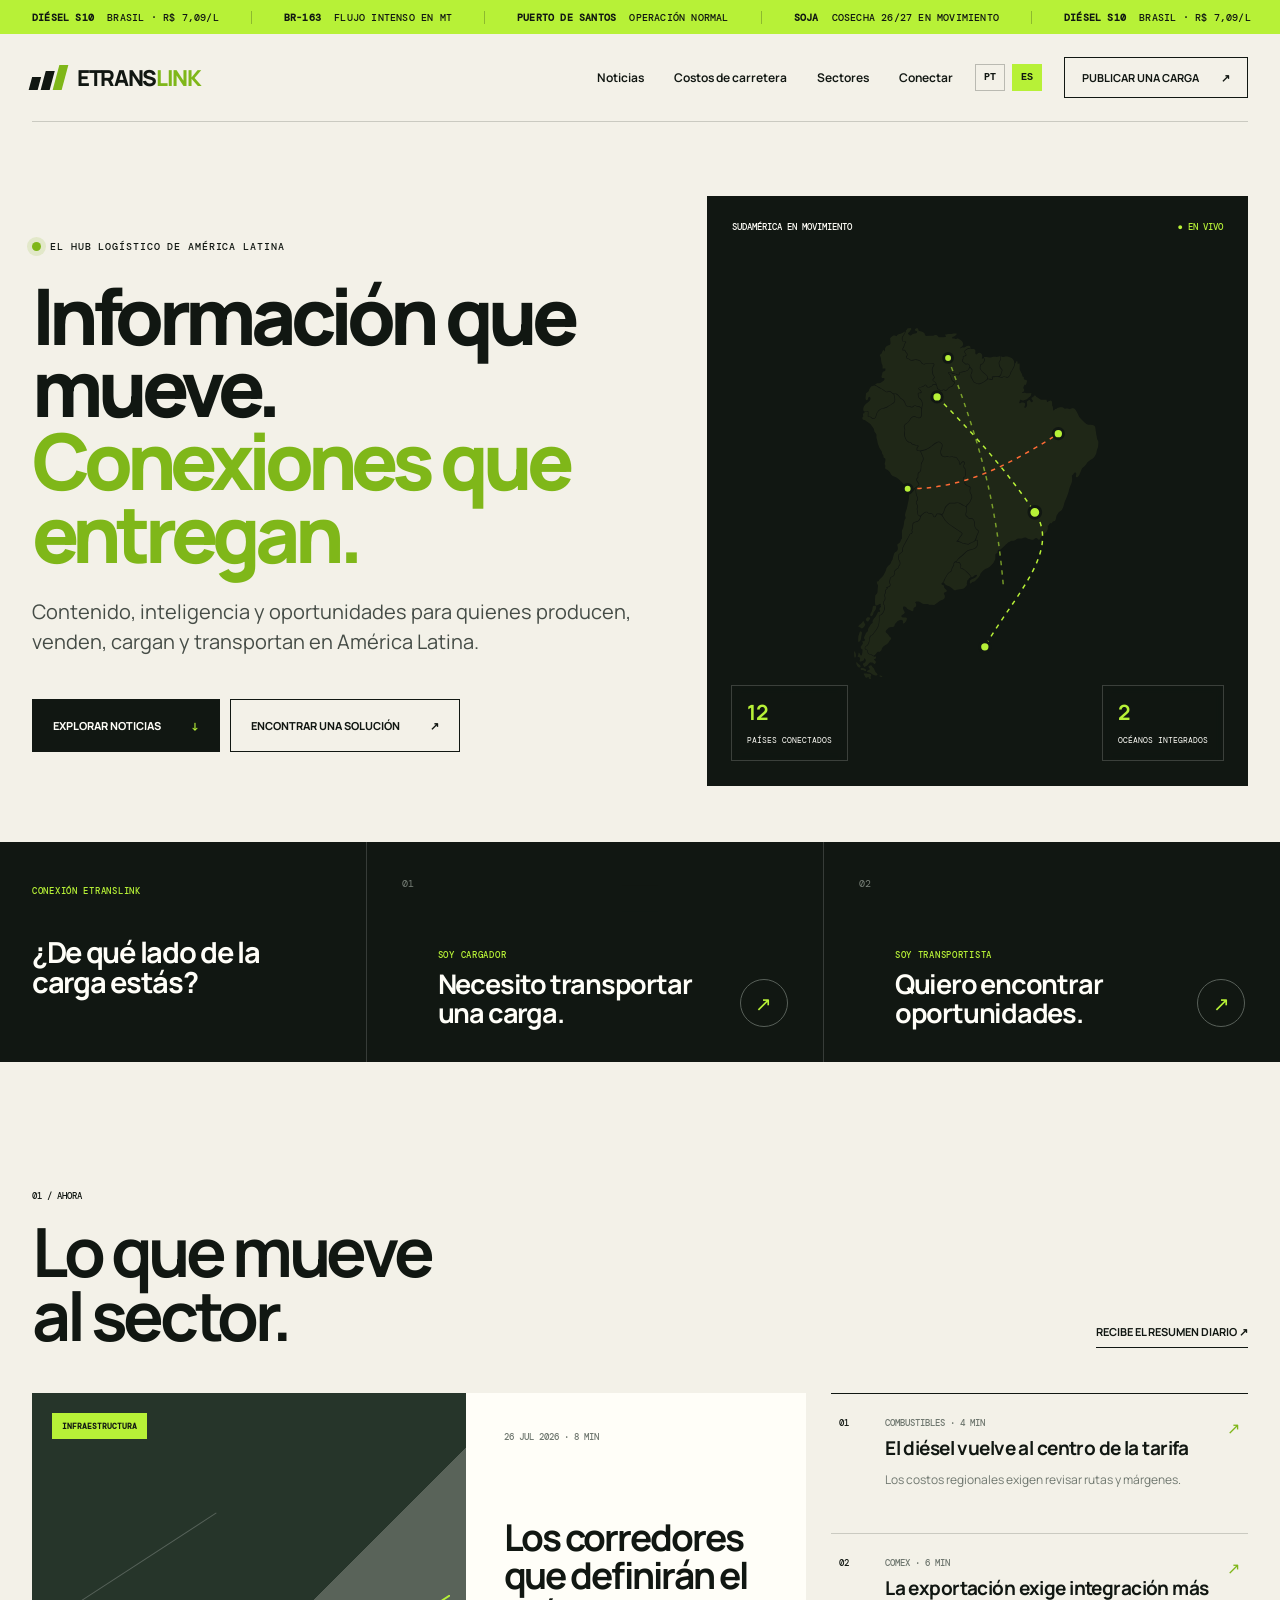
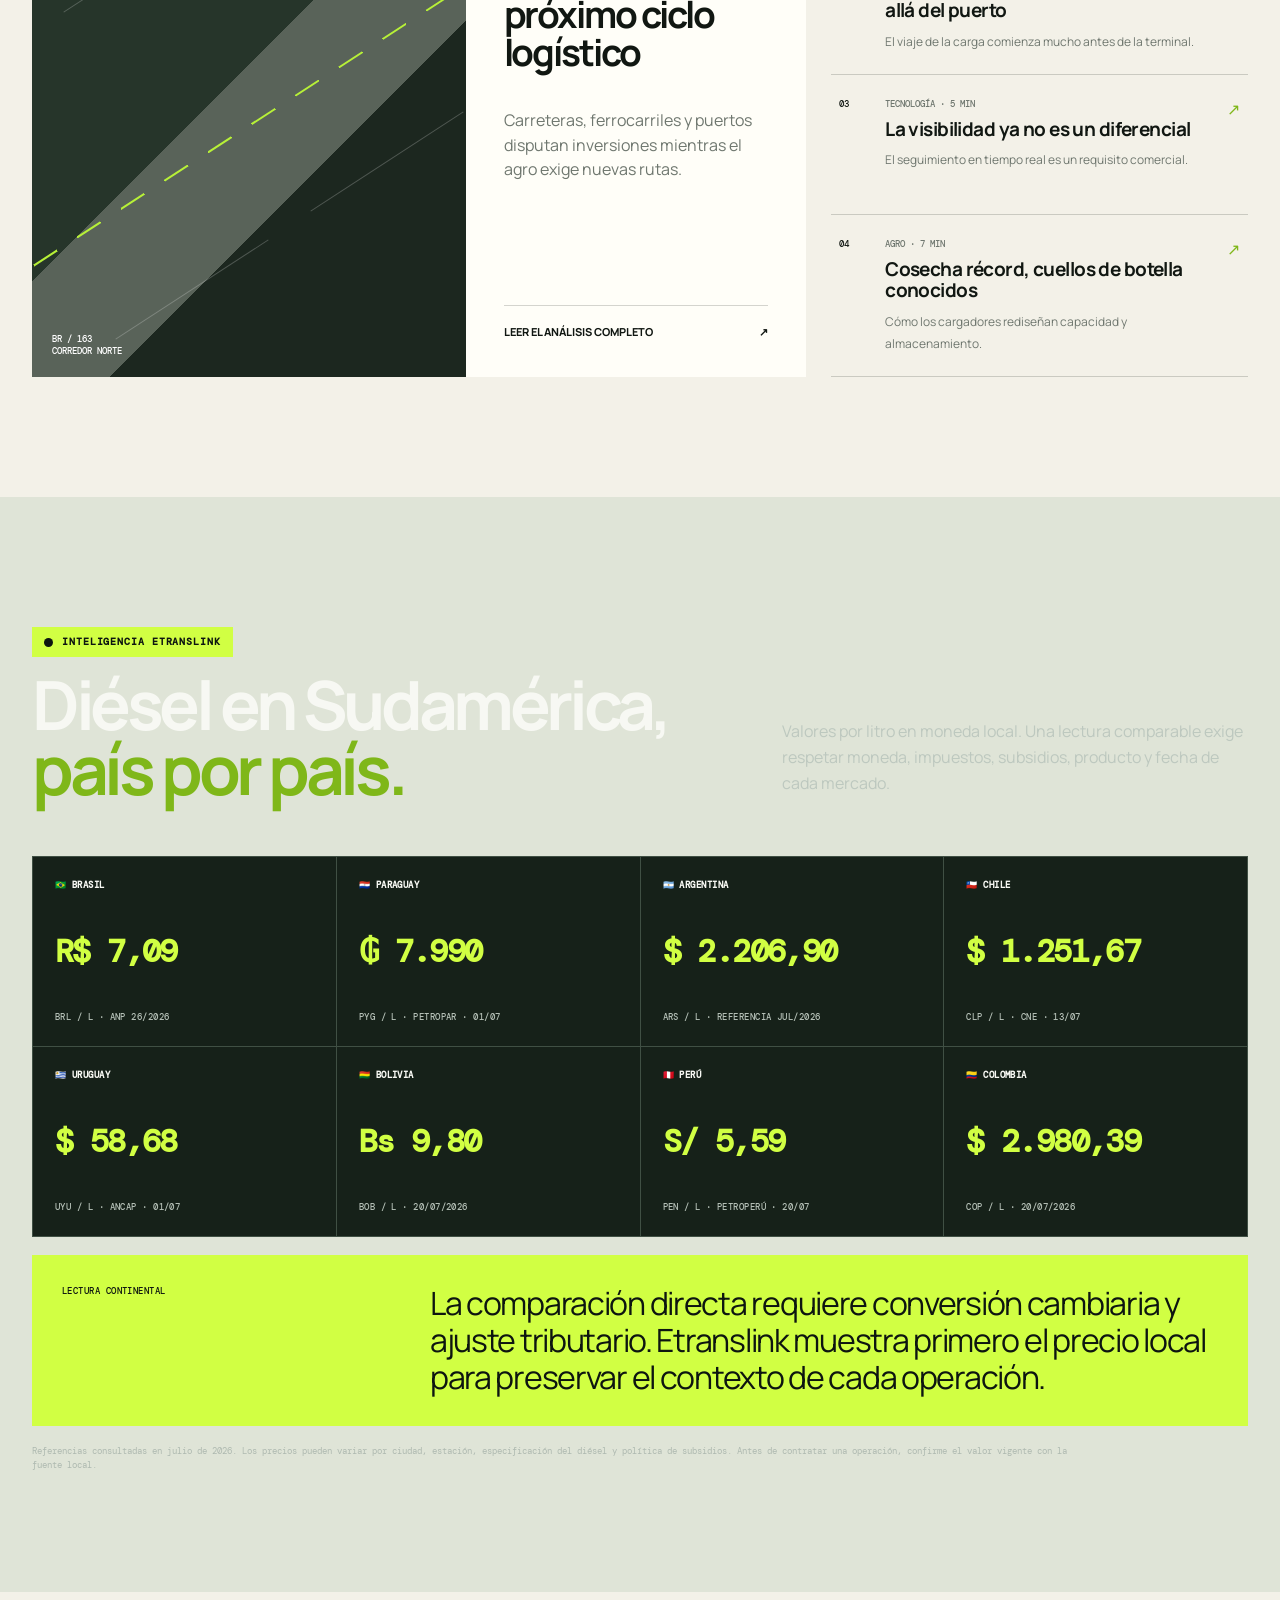
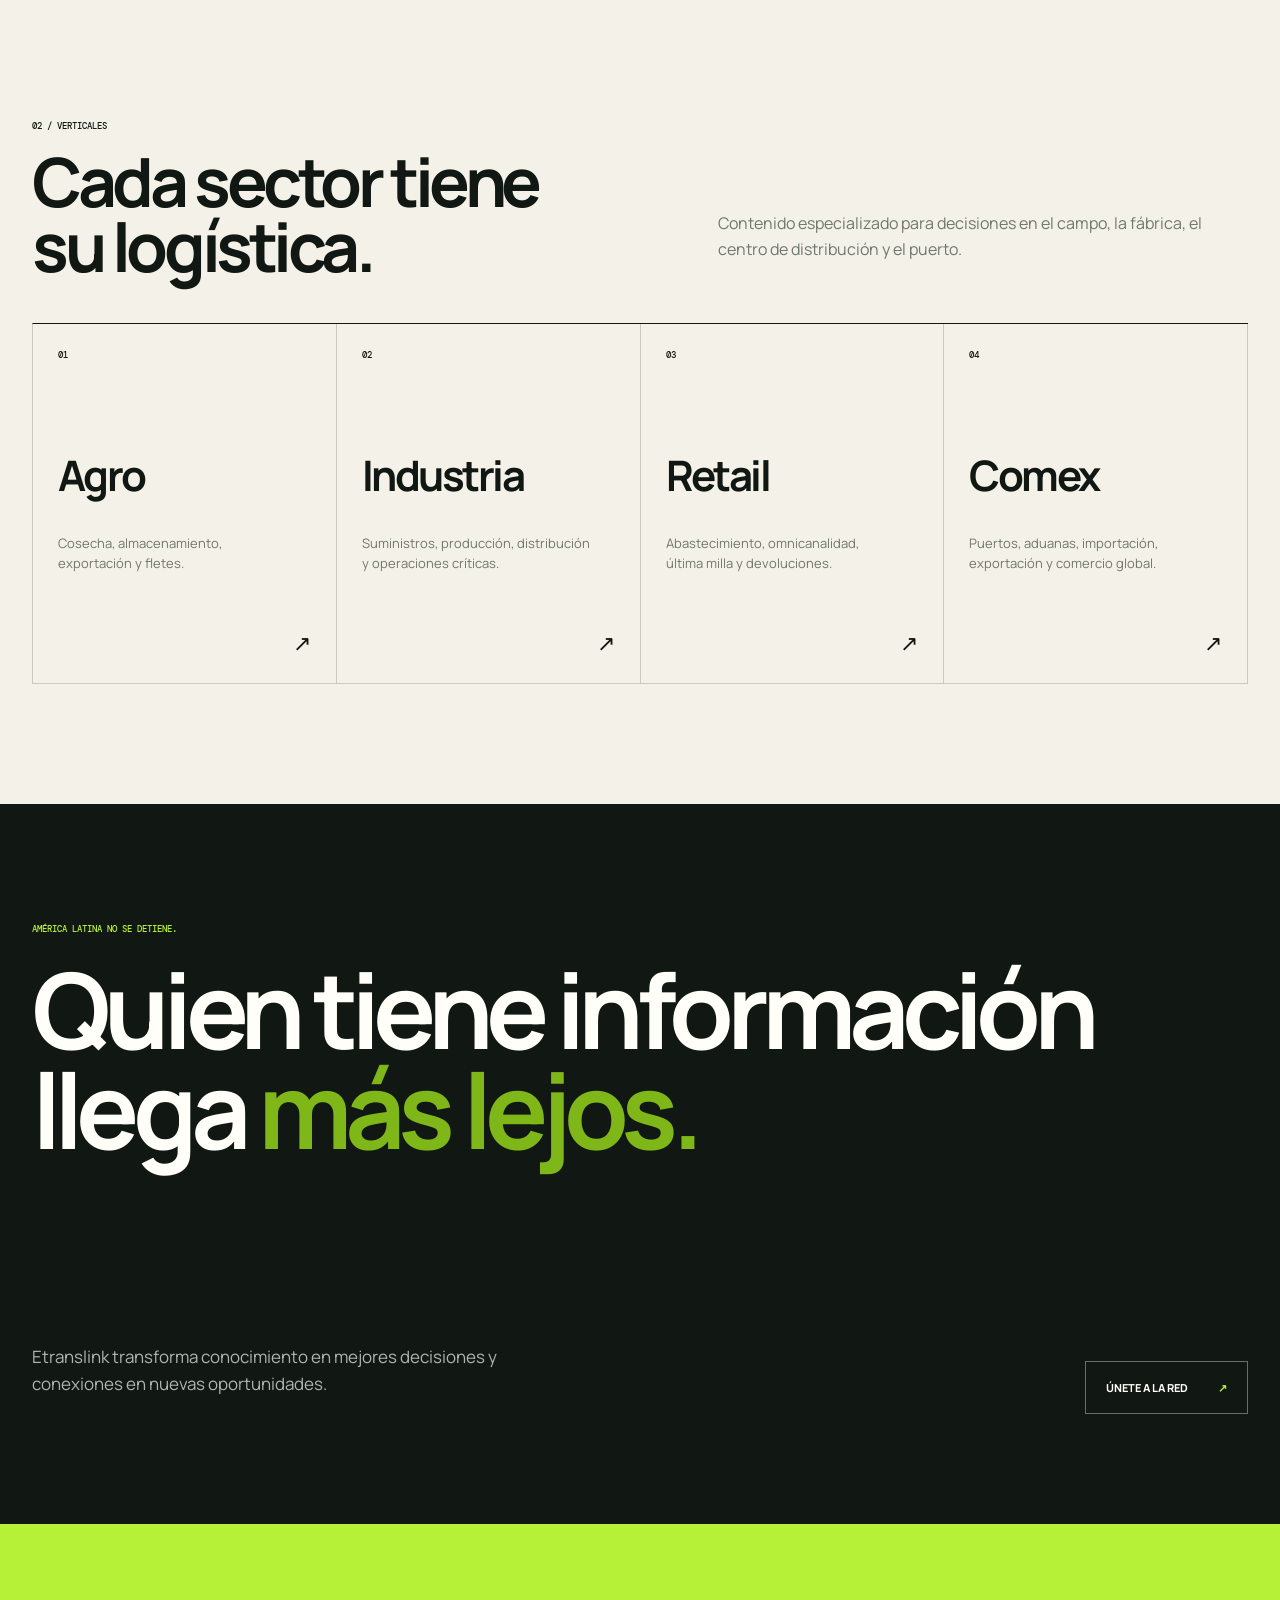
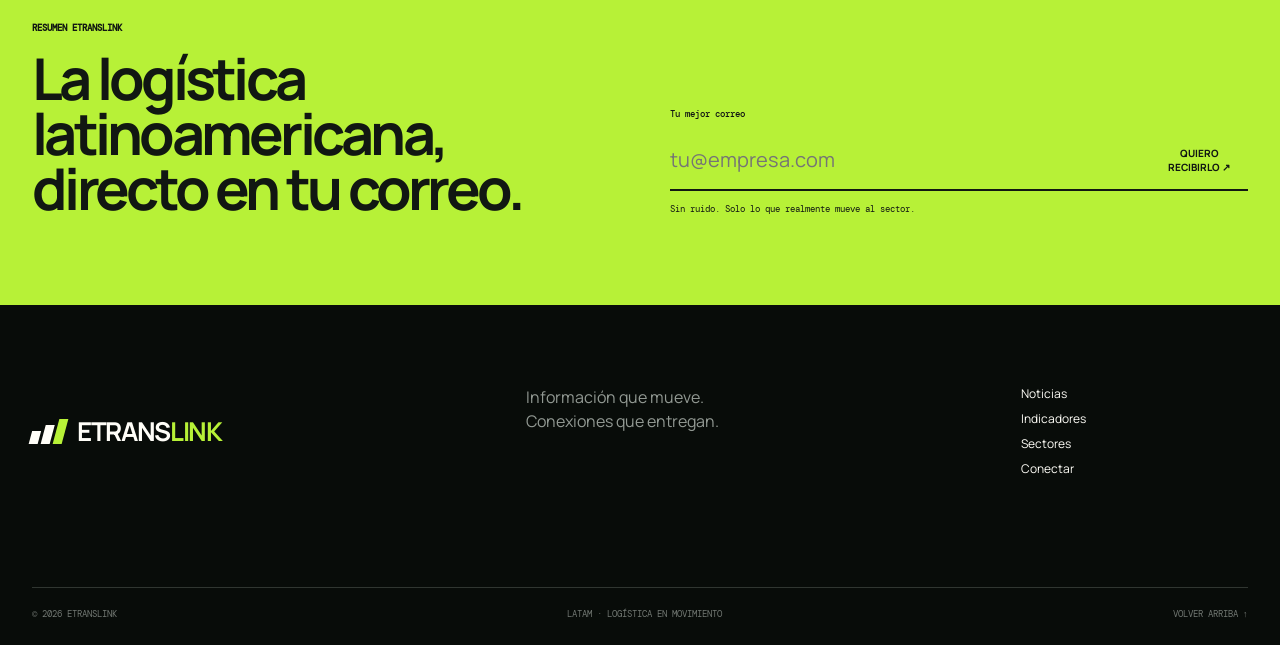
==== commit 3a82b8a3: "Improve Spanish diesel section label contrast" ====
--- a/es.html
+++ b/es.html
@@ -16,7 +16,7 @@
     <meta property="og:title" content="Etranslink — El hub logístico de América Latina" />
     <meta property="og:description" content="Noticias, costos de carretera y conexiones entre cargadores y transportistas." />
     <meta property="og:url" content="https://etranslink.digital/es/" />
-    <link rel="stylesheet" href="/styles.css?v=4" />
+    <link rel="stylesheet" href="/styles.css?v=5" />
     <script src="/app.js?v=2" defer></script>
     <script type="application/ld+json">
       {
--- a/styles.css
+++ b/styles.css
@@ -114,7 +114,18 @@
 .continental-insight blockquote { max-width: 800px; margin: 0; font-size: clamp(20px, 2.5vw, 35px); line-height: 1.15; letter-spacing: -.04em; }
 .south-america-cost { color: var(--text-inverse); background: var(--deep-ink); }
 .south-america-cost .cost-heading > p { color: #bdc8bf; }
-.south-america-cost .eyebrow { color: var(--signal-green); }
+.south-america-cost .eyebrow {
+  width: max-content;
+  padding: 9px 12px;
+  color: var(--deep-ink);
+  background: var(--signal-green);
+  font-weight: 700;
+  line-height: 1.2;
+}
+.south-america-cost .eyebrow > span {
+  background: var(--deep-ink);
+  box-shadow: none;
+}
 .south-america-cost .country-price-grid { border-color: #405044; }
 .south-america-cost .country-price-grid article {
   color: var(--text-inverse);
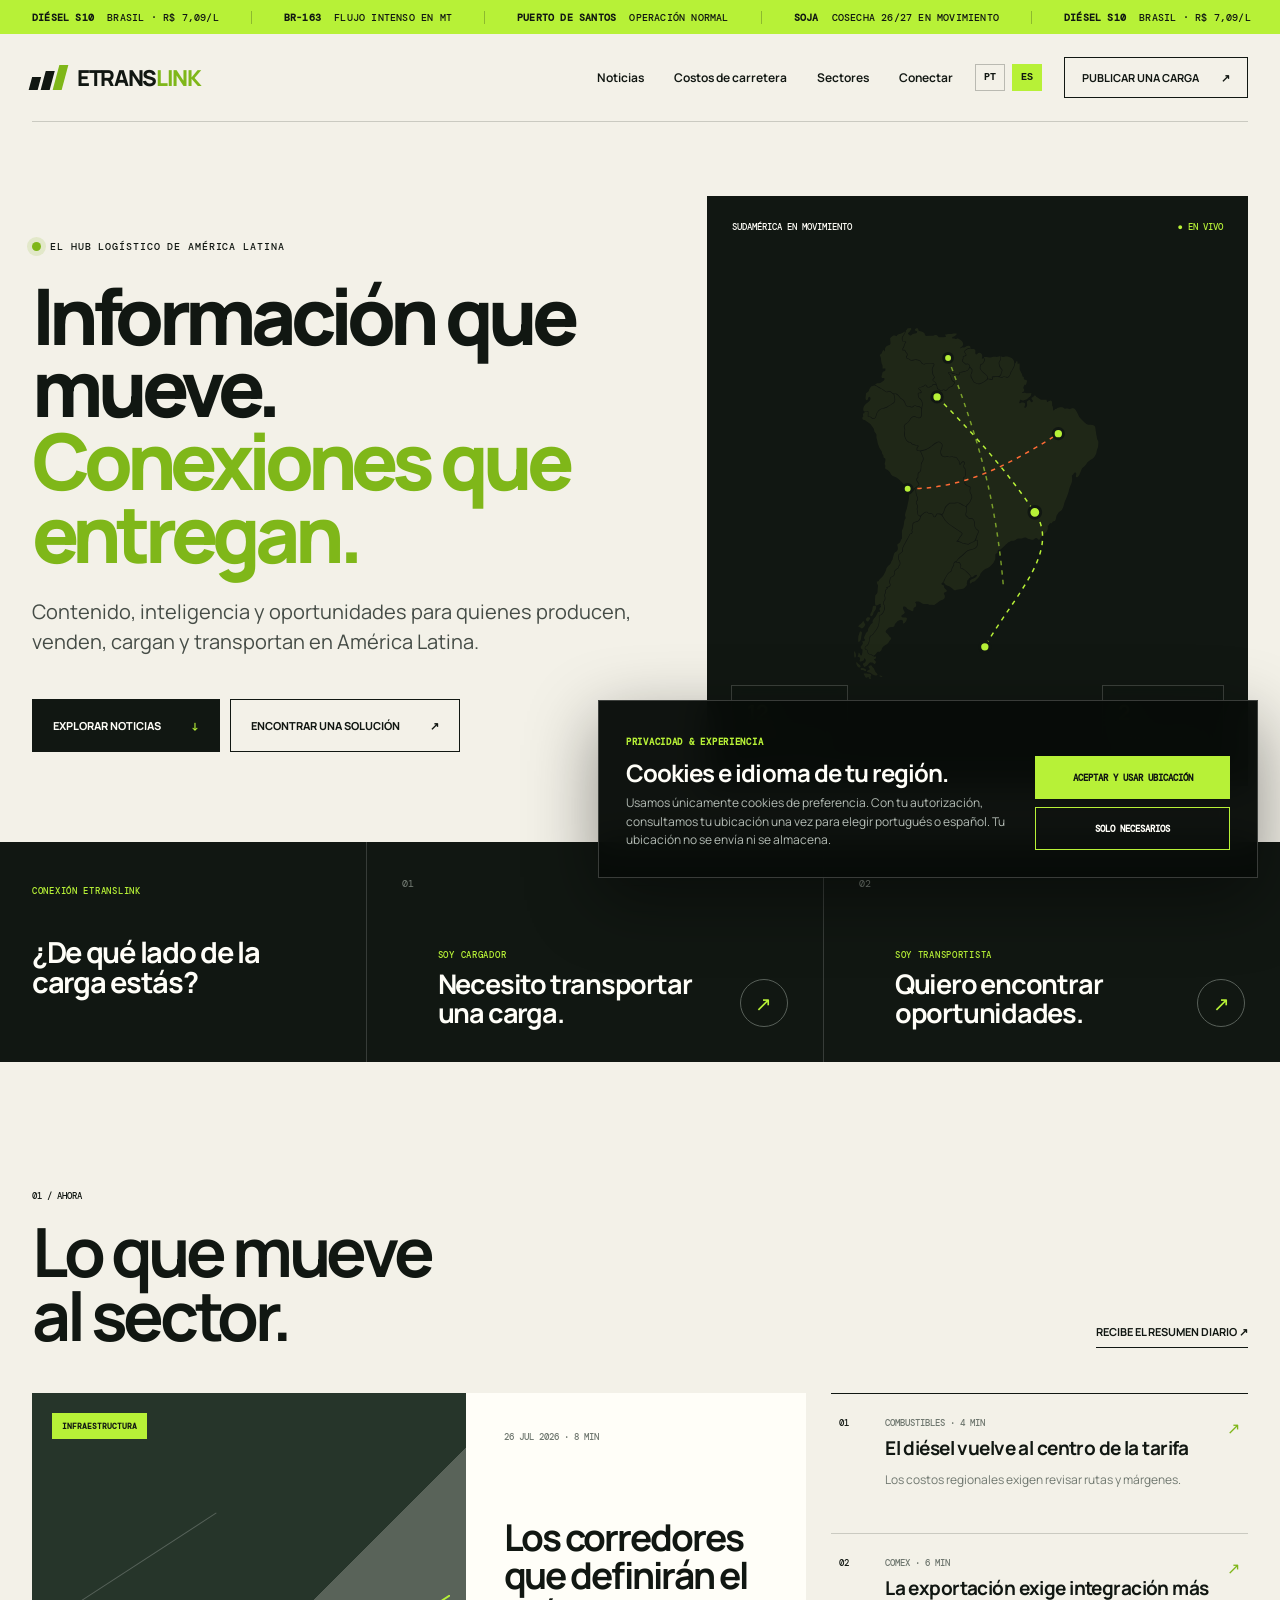
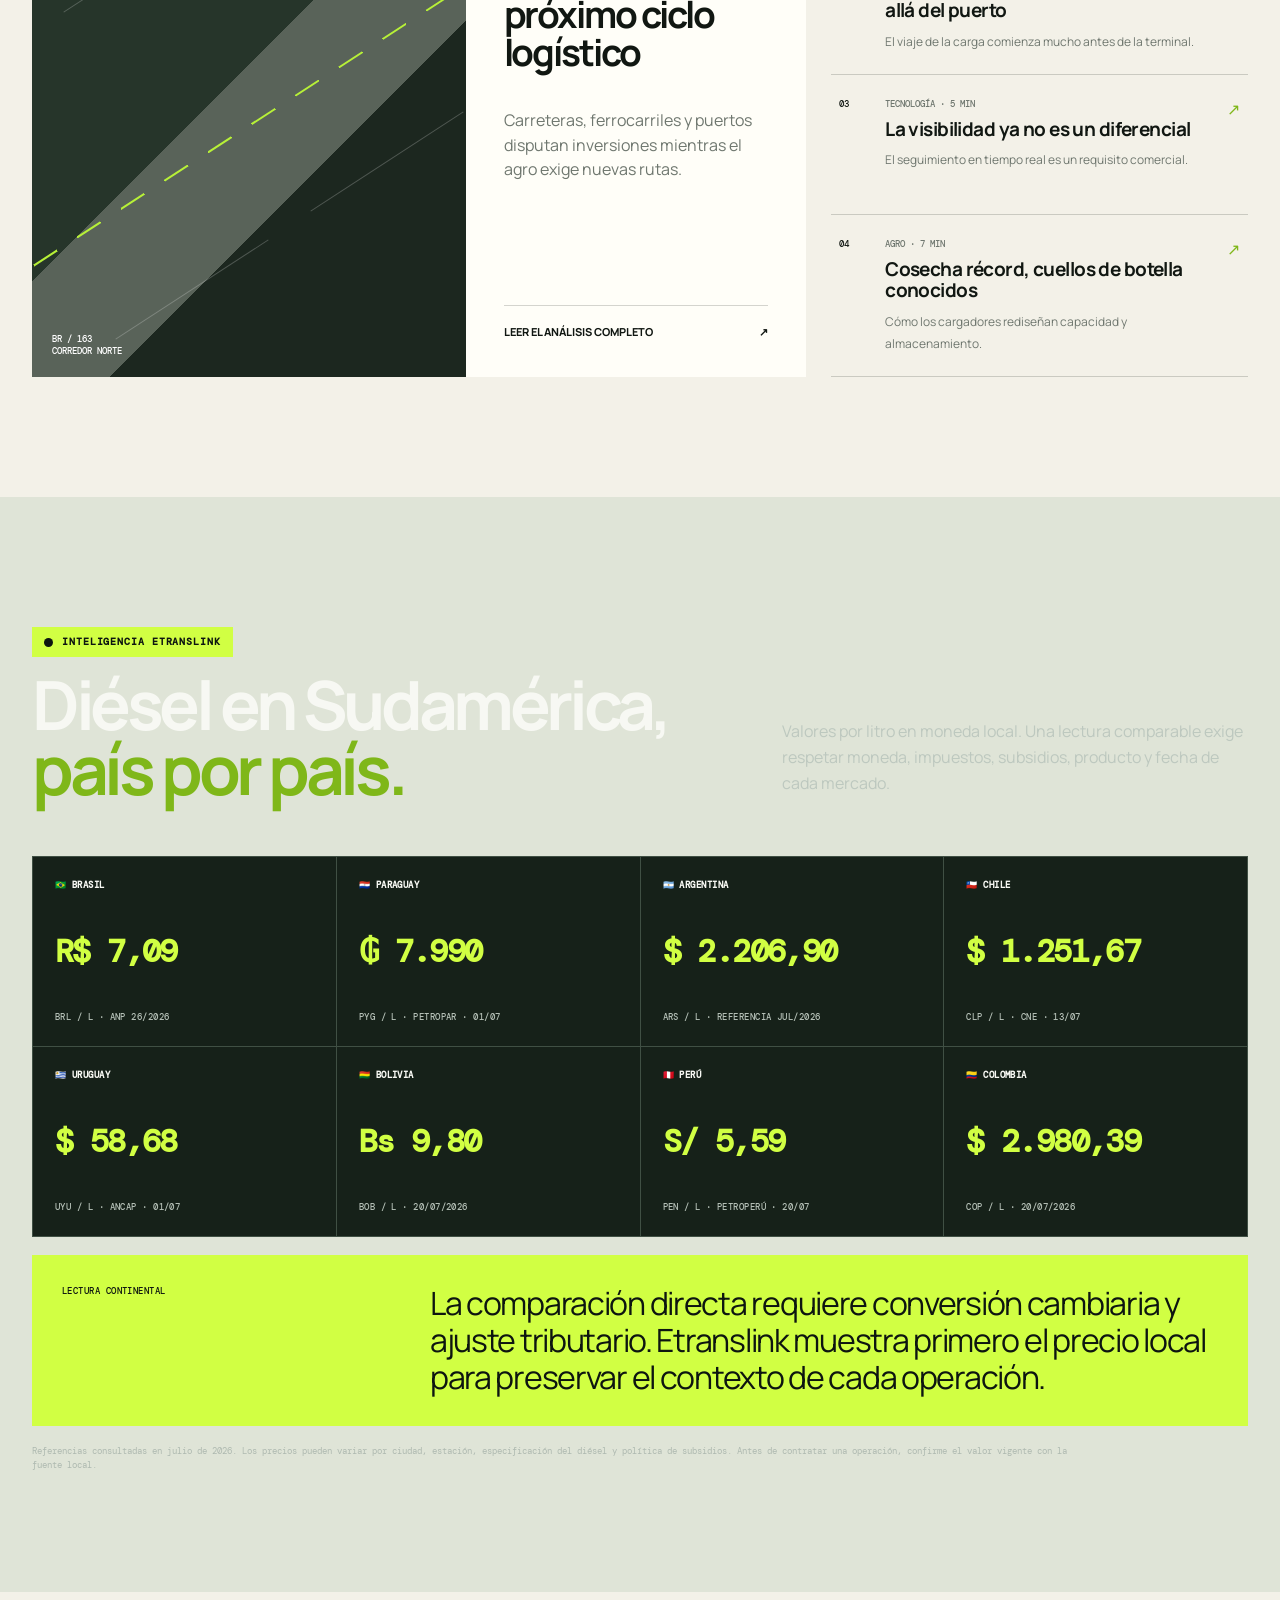
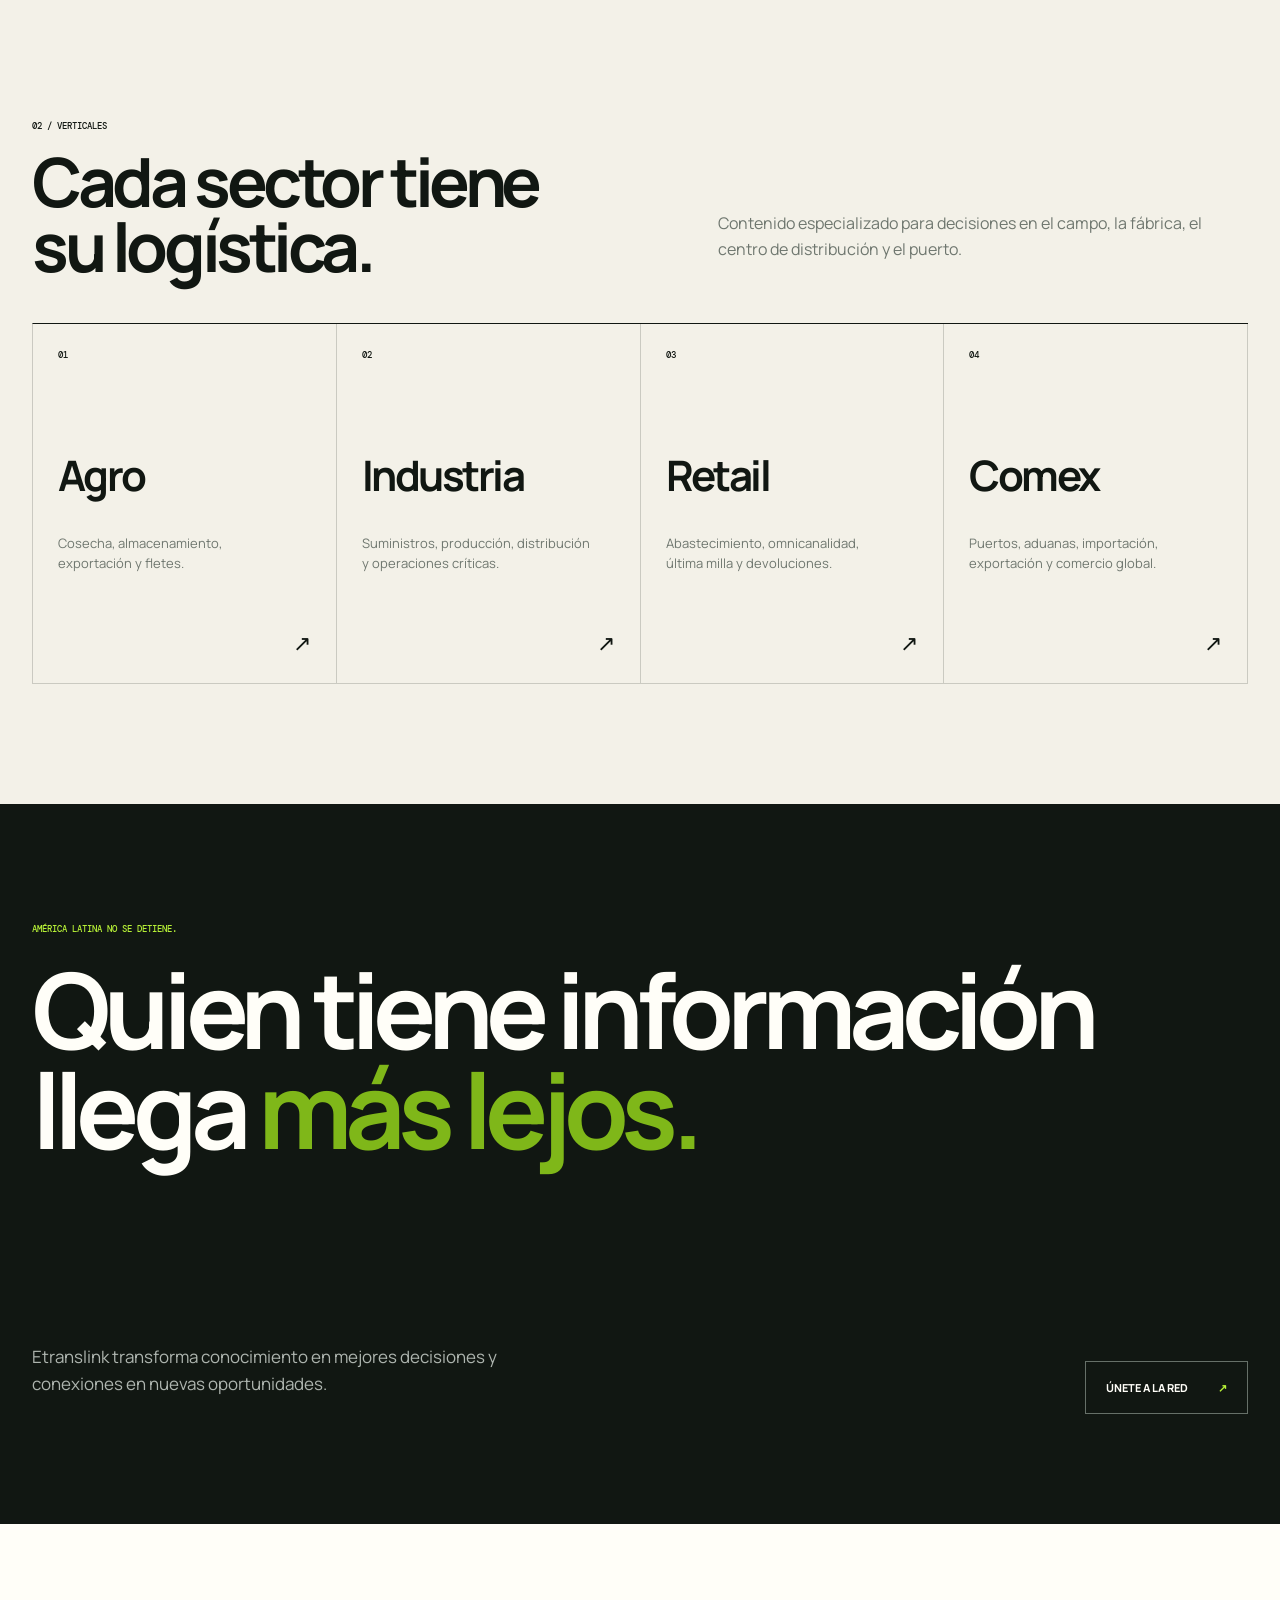
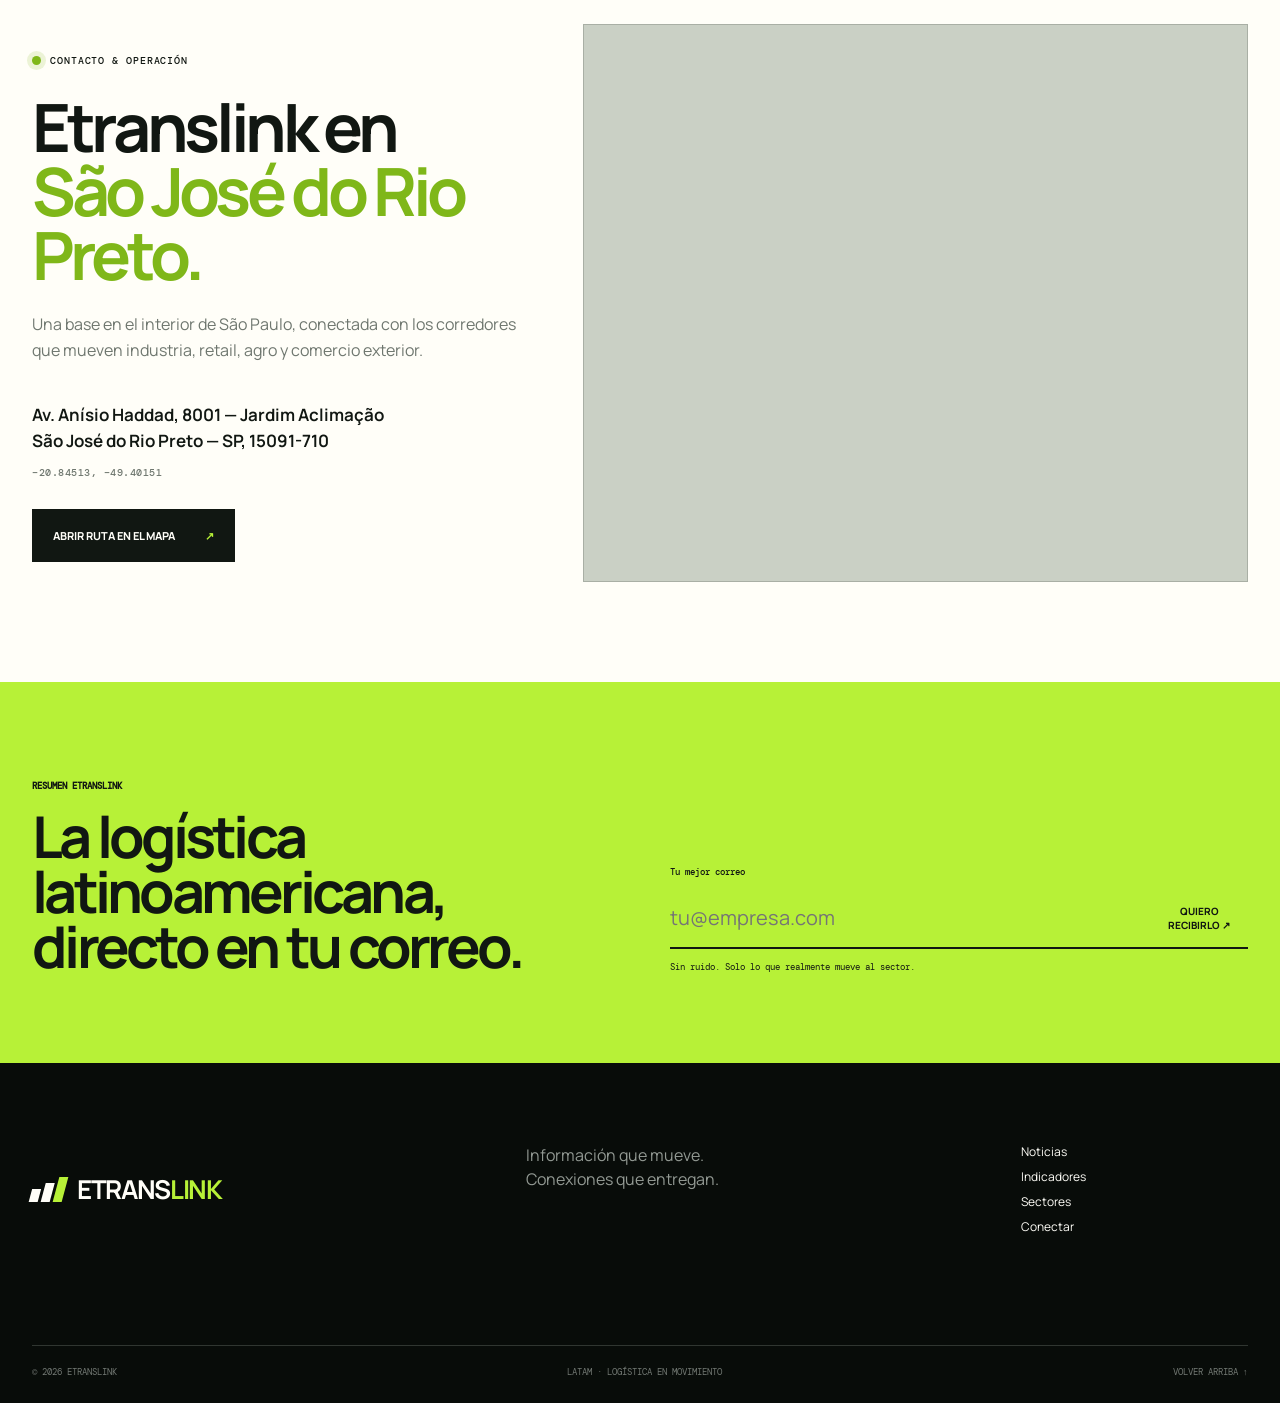
==== commit 0127279f: "Add consent, location routing and contact office" ====
--- a/es.html
+++ b/es.html
@@ -16,8 +16,8 @@
     <meta property="og:title" content="Etranslink — El hub logístico de América Latina" />
     <meta property="og:description" content="Noticias, costos de carretera y conexiones entre cargadores y transportistas." />
     <meta property="og:url" content="https://etranslink.digital/es/" />
-    <link rel="stylesheet" href="/styles.css?v=5" />
-    <script src="/app.js?v=2" defer></script>
+    <link rel="stylesheet" href="/styles.css?v=6" />
+    <script src="/app.js?v=3" defer></script>
     <script type="application/ld+json">
       {
         "@context": "https://schema.org",
@@ -26,6 +26,19 @@
         "url": "https://etranslink.digital/es/",
         "description": "Portal de noticias, inteligencia y negocios para la logística latinoamericana.",
         "areaServed": ["Latin America", "BR", "AR", "CL", "CO", "MX", "PE", "UY", "PY", "BO", "EC"],
+        "address": {
+          "@type": "PostalAddress",
+          "streetAddress": "Av. Anísio Haddad, 8001 - Jardim Aclimação",
+          "addressLocality": "São José do Rio Preto",
+          "addressRegion": "SP",
+          "postalCode": "15091-710",
+          "addressCountry": "BR"
+        },
+        "geo": {
+          "@type": "GeoCoordinates",
+          "latitude": -20.8451335,
+          "longitude": -49.4015081
+        },
         "knowsAbout": ["Logística", "Transporte por carretera", "Supply chain", "Agronegocios", "Industria", "Comercio exterior"]
       }
     </script>
@@ -98,10 +111,12 @@
         <div class="sector-grid"><a href="#newsletter"><span>01</span><h3>Agro</h3><p>Cosecha, almacenamiento, exportación y fletes.</p><b>↗</b></a><a href="#newsletter"><span>02</span><h3>Industria</h3><p>Suministros, producción, distribución y operaciones críticas.</p><b>↗</b></a><a href="#newsletter"><span>03</span><h3>Retail</h3><p>Abastecimiento, omnicanalidad, última milla y devoluciones.</p><b>↗</b></a><a href="#newsletter"><span>04</span><h3>Comex</h3><p>Puertos, aduanas, importación, exportación y comercio global.</p><b>↗</b></a></div>
       </section>
       <section class="manifesto"><p>AMÉRICA LATINA NO SE DETIENE.</p><h2>Quien tiene información<br />llega <em>más lejos.</em></h2><div class="manifesto-bottom"><p>Etranslink transforma conocimiento en mejores decisiones y conexiones en nuevas oportunidades.</p><a class="button primary" href="#conectar">Únete a la red <span>↗</span></a></div></section>
+      <section class="office" id="contacto"><div class="office-copy"><p class="eyebrow"><span></span> CONTACTO & OPERACIÓN</p><h2>Etranslink en<br /><em>São José do Rio Preto.</em></h2><p>Una base en el interior de São Paulo, conectada con los corredores que mueven industria, retail, agro y comercio exterior.</p><address>Av. Anísio Haddad, 8001 — Jardim Aclimação<br />São José do Rio Preto — SP, 15091-710</address><p class="office-coordinates">−20.84513, −49.40151</p><a class="button primary" href="https://www.google.com/maps/dir/?api=1&amp;destination=-20.8451335%2C-49.4015081" target="_blank" rel="noopener noreferrer">Abrir ruta en el mapa <span>↗</span></a></div><div class="office-map"><iframe title="Mapa de la oficina Etranslink en São José do Rio Preto" src="https://www.openstreetmap.org/export/embed.html?bbox=-49.4075%2C-20.8511%2C-49.3955%2C-20.8391&amp;layer=mapnik&amp;marker=-20.8451335%2C-49.4015081" loading="lazy" referrerpolicy="no-referrer-when-downgrade"></iframe></div></section>
       <section class="newsletter" id="newsletter"><div><span>RESUMEN ETRANSLINK</span><h2>La logística latinoamericana,<br />directo en tu correo.</h2></div><form id="newsletter-form"><label for="newsletter-email">Tu mejor correo</label><div><input id="newsletter-email" type="email" placeholder="tu@empresa.com" required /><button type="submit">Quiero recibirlo ↗</button></div><small>Sin ruido. Solo lo que realmente mueve al sector.</small></form></section>
     </main>
     <footer><div class="footer-brand"><span class="brand-mark" aria-hidden="true"><i></i><i></i><i></i></span><strong>ETRANS<em>LINK</em></strong></div><p>Información que mueve.<br />Conexiones que entregan.</p><div><a href="#noticias">Noticias</a><a href="#costos">Indicadores</a><a href="#sectores">Sectores</a><a href="#conectar">Conectar</a></div><div class="footer-bottom"><span>© 2026 ETRANSLINK</span><span>LATAM · LOGÍSTICA EN MOVIMIENTO</span><a href="#contenido">VOLVER ARRIBA ↑</a></div></footer>
     <dialog class="connection-dialog" id="connection-dialog"><button class="dialog-close" aria-label="Cerrar formulario">×</button><p class="eyebrow"><span></span> CONEXIÓN ETRANSLINK</p><h2 id="dialog-title">Cuéntanos sobre tu carga.</h2><p id="dialog-description">Completa los datos iniciales para continuar la atención por WhatsApp.</p><form id="connection-form"><input type="hidden" id="profile-type" value="Cargador" /><label>Nombre o empresa<input id="contact-name" required placeholder="¿Cómo podemos llamarte?" /></label><div class="form-row"><label>Origen<input id="cargo-origin" required placeholder="Ciudad / País" /></label><label>Destino<input id="cargo-destination" required placeholder="Ciudad / País" /></label></div><label>¿Qué necesitas?<textarea id="cargo-details" required placeholder="Tipo de carga, vehículo, frecuencia o área de operación"></textarea></label><button class="button primary" type="submit">Continuar por WhatsApp <span>↗</span></button></form></dialog>
     <div class="toast" id="toast" role="status" aria-live="polite"></div>
+    <aside class="consent-banner" id="consent-banner" aria-labelledby="consent-title" aria-modal="true" role="dialog" hidden><div class="consent-copy"><span id="consent-eyebrow">PRIVACIDAD & EXPERIENCIA</span><h2 id="consent-title">Cookies e idioma de tu región.</h2><p id="consent-text">Usamos únicamente cookies de preferencia. Con tu autorización, consultamos tu ubicación una vez para elegir portugués o español. Tu ubicación no se envía ni se almacena.</p></div><div class="consent-actions"><button type="button" class="consent-primary" id="consent-location">Aceptar y usar ubicación</button><button type="button" class="consent-secondary" id="consent-essential">Solo necesarios</button></div></aside>
   </body>
 </html>
--- a/styles.css
+++ b/styles.css
@@ -247,6 +247,25 @@
 .newsletter input { width: 100%; padding: 16px 0; border: 0; outline: 0; background: transparent; font-size: 20px; }
 .newsletter button { border: 0; background: transparent; font-size: 10px; font-weight: 750; text-transform: uppercase; cursor: pointer; }
 .newsletter small { display: block; margin-top: 12px; font: 400 9px "DM Mono", monospace; }
+.office { padding: 100px max(32px, calc((100% - 1480px) / 2)); display: grid; grid-template-columns: .85fr 1.15fr; gap: 60px; align-items: stretch; background: var(--white); }
+.office-copy { padding: 20px 0; }
+.office-copy h2 { margin: 28px 0 24px; font-size: clamp(42px, 5.2vw, 76px); line-height: .96; letter-spacing: -.065em; }
+.office-copy h2 em { color: var(--green-dark); font-style: normal; }
+.office-copy > p:not(.eyebrow):not(.office-coordinates) { max-width: 590px; color: var(--muted); line-height: 1.65; }
+.office-copy address { margin: 38px 0 12px; font-size: 17px; font-style: normal; font-weight: 650; line-height: 1.55; }
+.office-coordinates { margin: 0 0 30px; color: var(--muted); font: 500 10px "DM Mono", monospace; letter-spacing: .05em; }
+.office-copy .button { width: max-content; }
+.office-map { min-height: 480px; overflow: hidden; border: 1px solid var(--line); background: #cad0c5; }
+.office-map iframe { width: 100%; height: 100%; min-height: 480px; border: 0; filter: grayscale(1) contrast(1.08); }
+.consent-banner { position: fixed; z-index: 1200; right: 22px; bottom: 22px; width: min(660px, calc(100% - 44px)); padding: 27px; display: grid; grid-template-columns: 1fr auto; gap: 28px; align-items: end; border: 1px solid rgba(255,255,255,.2); background: rgba(8,12,9,.97); box-shadow: 0 22px 70px rgba(0,0,0,.42); color: var(--white); backdrop-filter: blur(16px); }
+.consent-banner[hidden] { display: none; }
+.consent-copy > span { color: var(--green); font: 700 9px "DM Mono", monospace; letter-spacing: .08em; }
+.consent-copy h2 { margin: 10px 0 9px; font-size: 24px; line-height: 1.05; letter-spacing: -.04em; }
+.consent-copy p { max-width: 430px; margin: 0; color: #b5bdb6; font-size: 12px; line-height: 1.55; }
+.consent-actions { min-width: 195px; display: grid; gap: 8px; }
+.consent-actions button { min-height: 43px; padding: 0 14px; border: 1px solid var(--green); font: 700 9px "DM Mono", monospace; text-transform: uppercase; cursor: pointer; }
+.consent-primary { background: var(--green); color: var(--ink); }
+.consent-secondary { background: transparent; color: var(--white); }
 footer { padding: 80px max(32px, calc((100% - 1480px) / 2)) 25px; display: grid; grid-template-columns: 1fr 1fr .5fr; gap: 40px; background: #080c09; color: var(--white); }
 .footer-brand .brand-mark i { background: var(--white); }.footer-brand .brand-mark i:last-child { background: var(--green); }
 .footer-brand strong { font-size: 26px; }.footer-brand em { color: var(--green); }
@@ -320,6 +339,10 @@
   .manifesto { min-height: 650px; padding: 80px 14px; }
   .manifesto-bottom { align-items: start; flex-direction: column; gap: 30px; }
   .newsletter { padding: 70px 14px; }
+  .office { padding: 70px 14px; grid-template-columns: 1fr; gap: 30px; }
+  .office-map, .office-map iframe { min-height: 320px; }
+  .consent-banner { right: 12px; bottom: 12px; width: calc(100% - 24px); padding: 20px; grid-template-columns: 1fr; gap: 18px; }
+  .consent-actions { min-width: 0; }
   .newsletter form > div { display: grid; }
   .newsletter button { padding: 15px 0; text-align: left; }
   footer { padding: 60px 14px 20px; grid-template-columns: 1fr; }
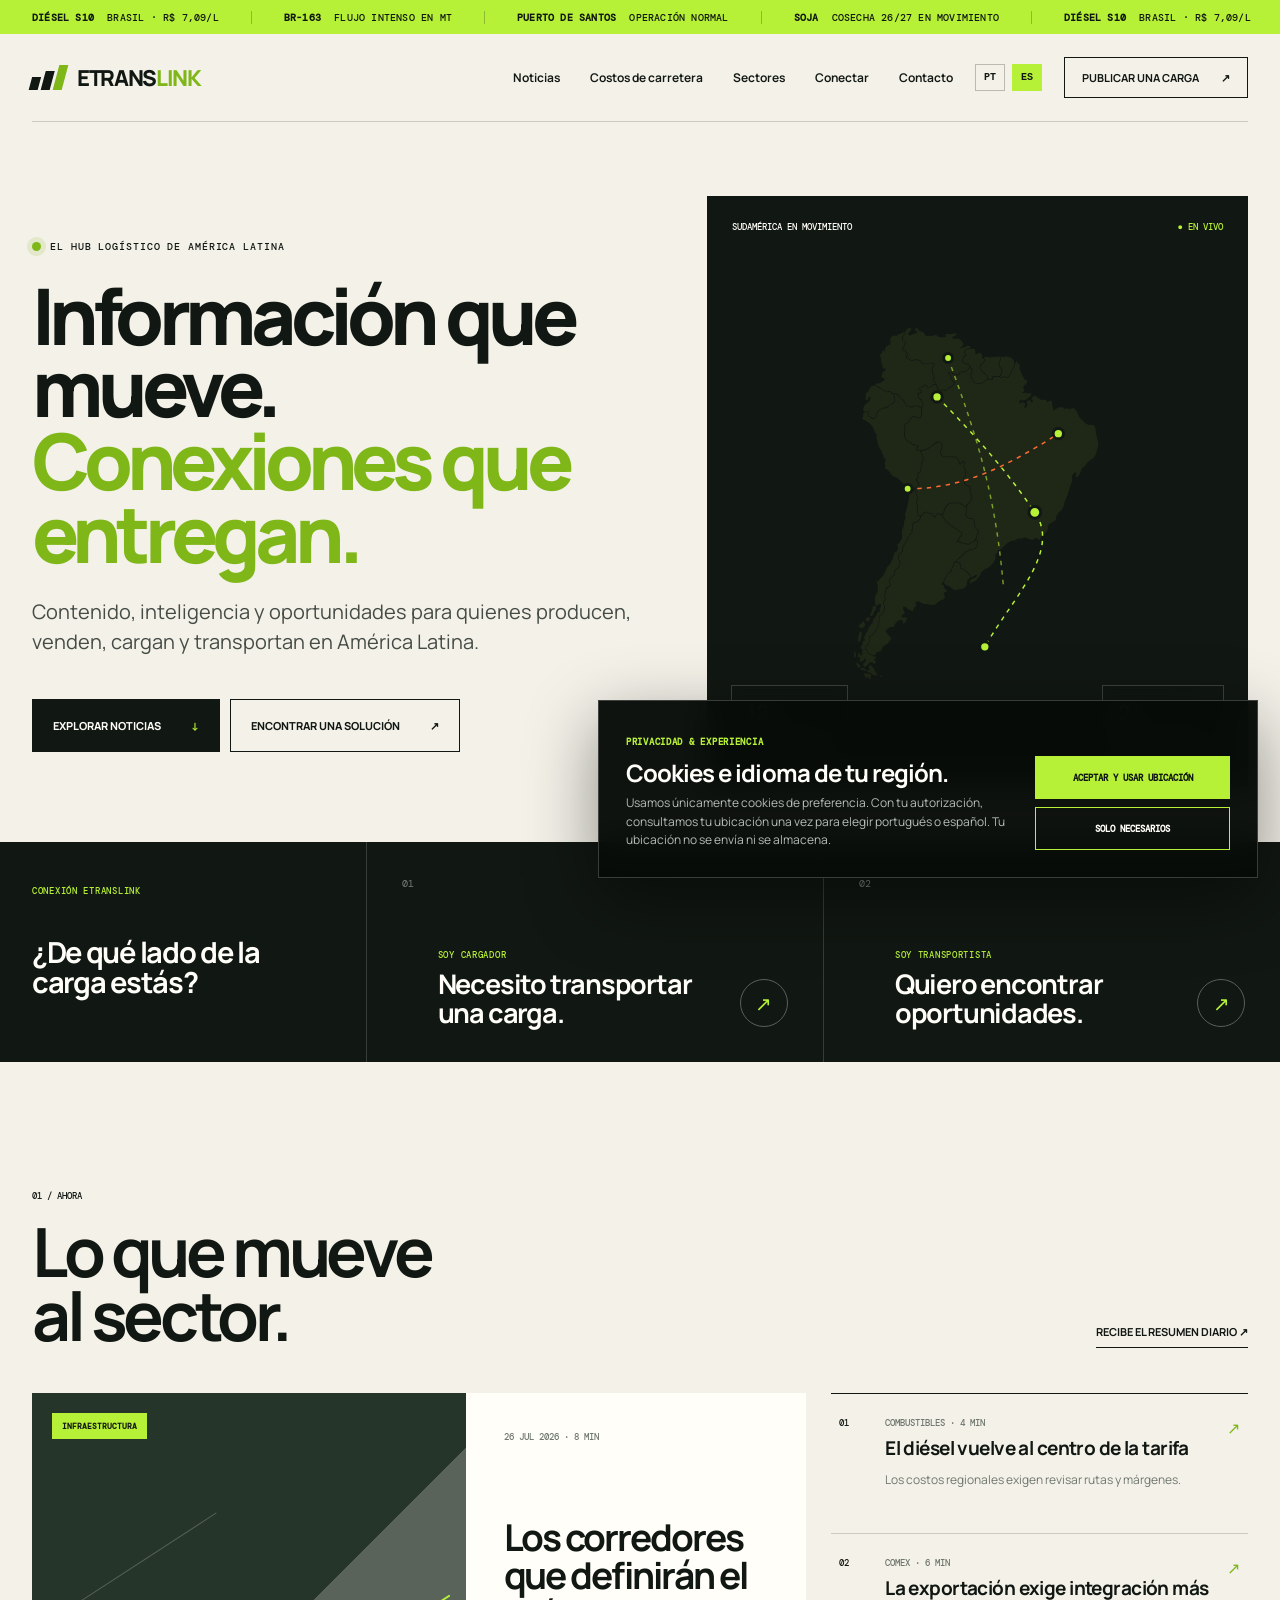
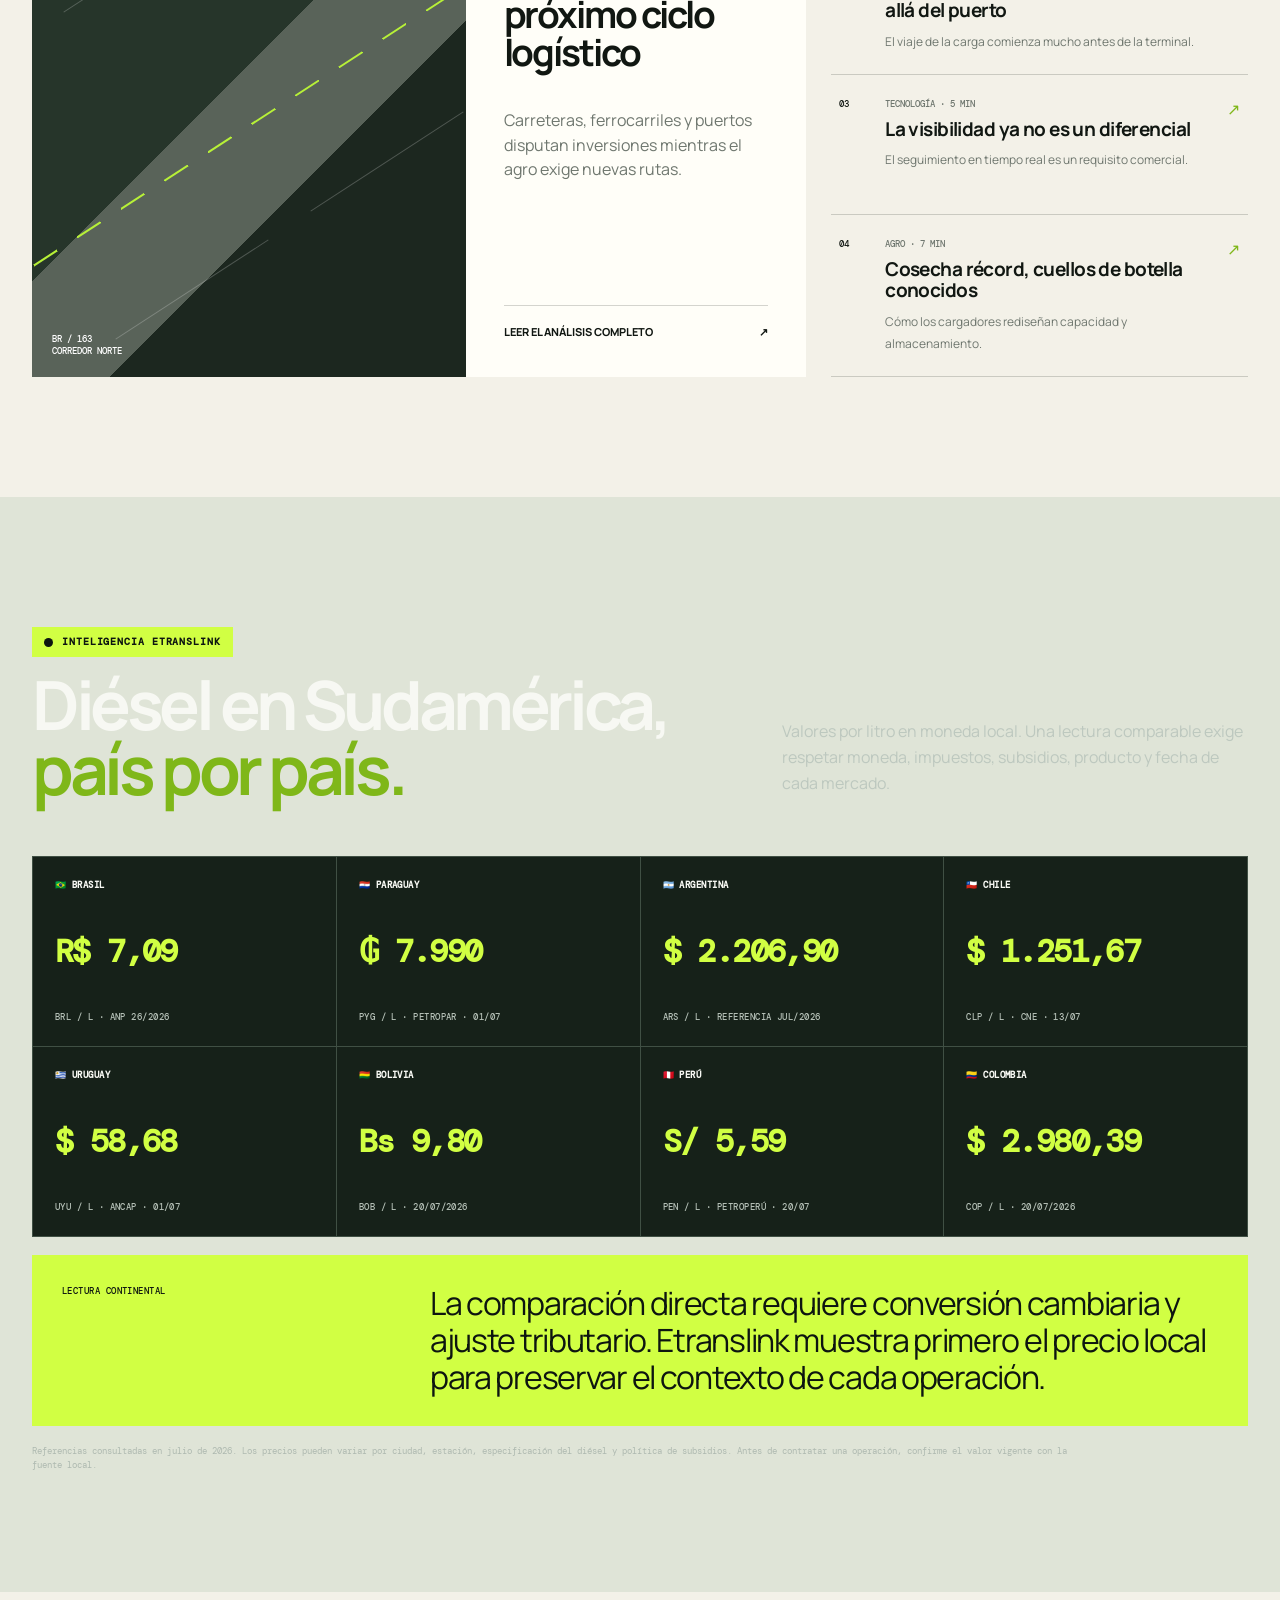
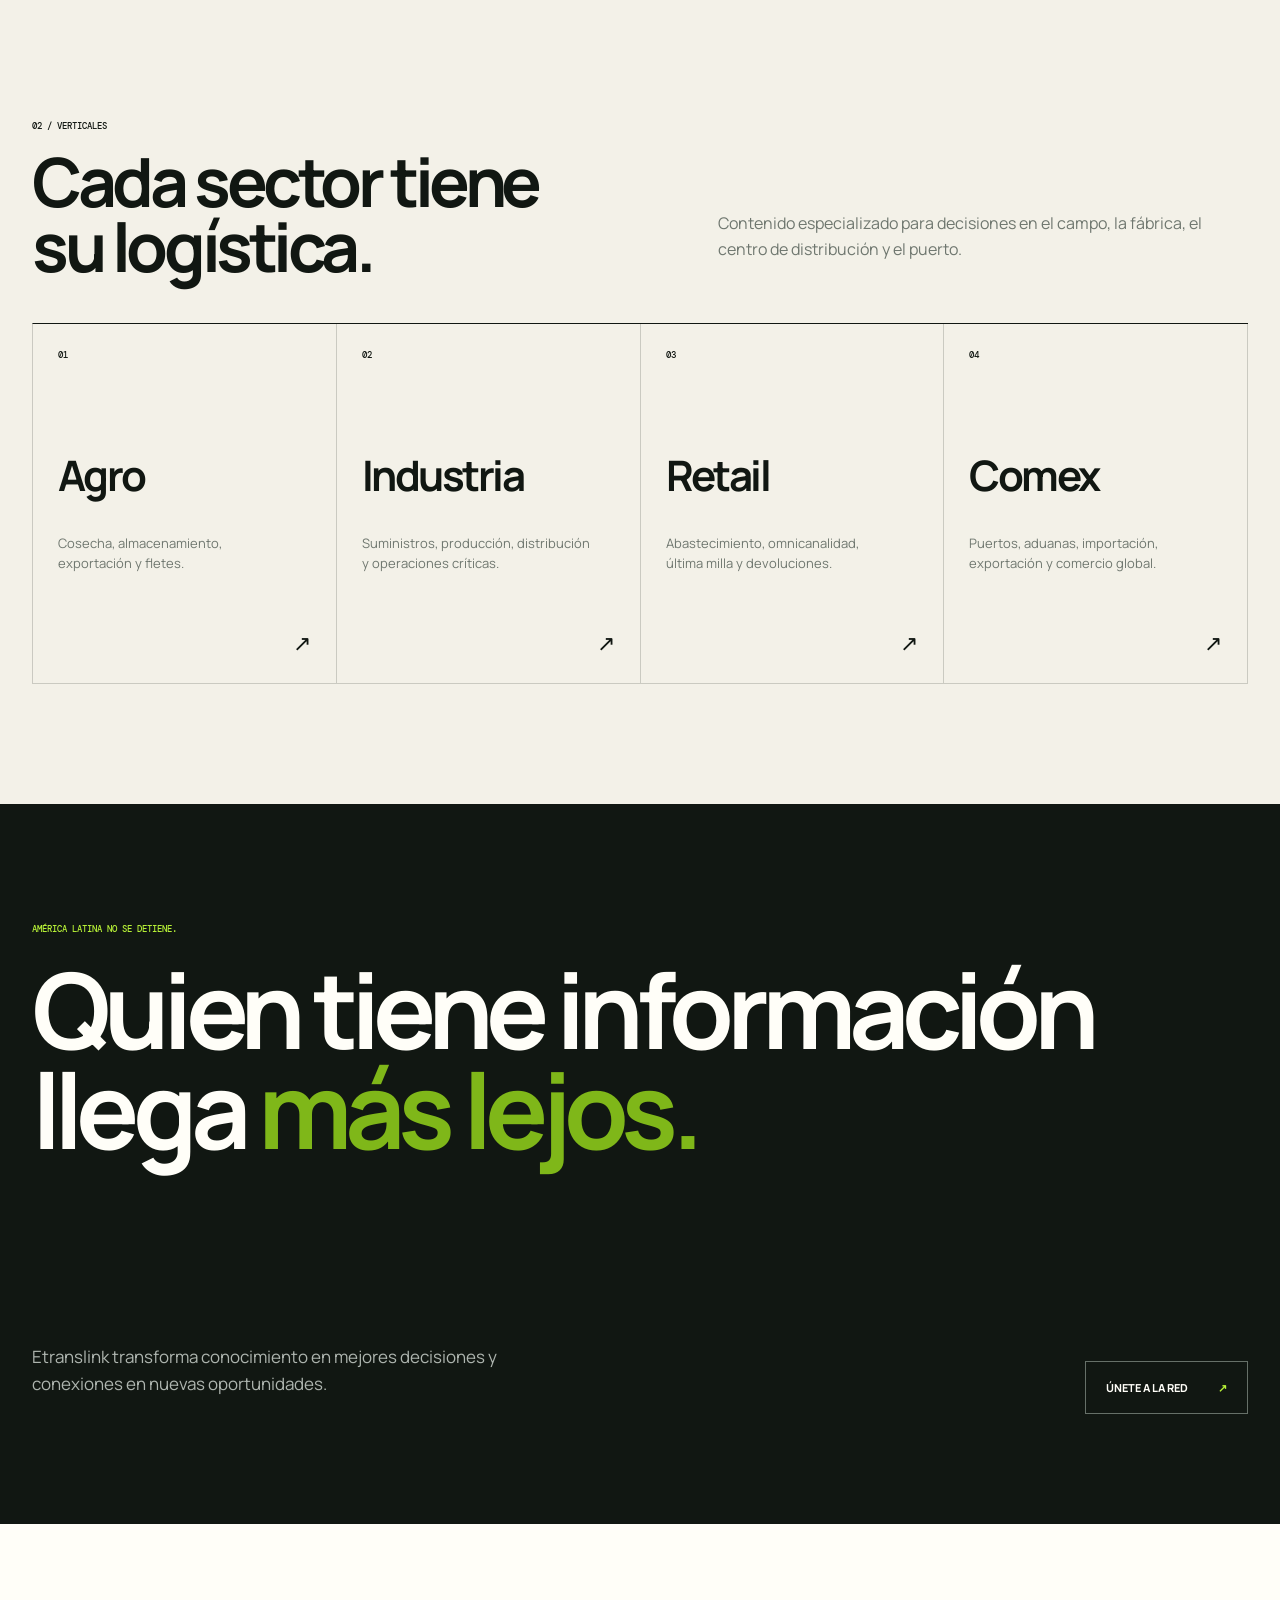
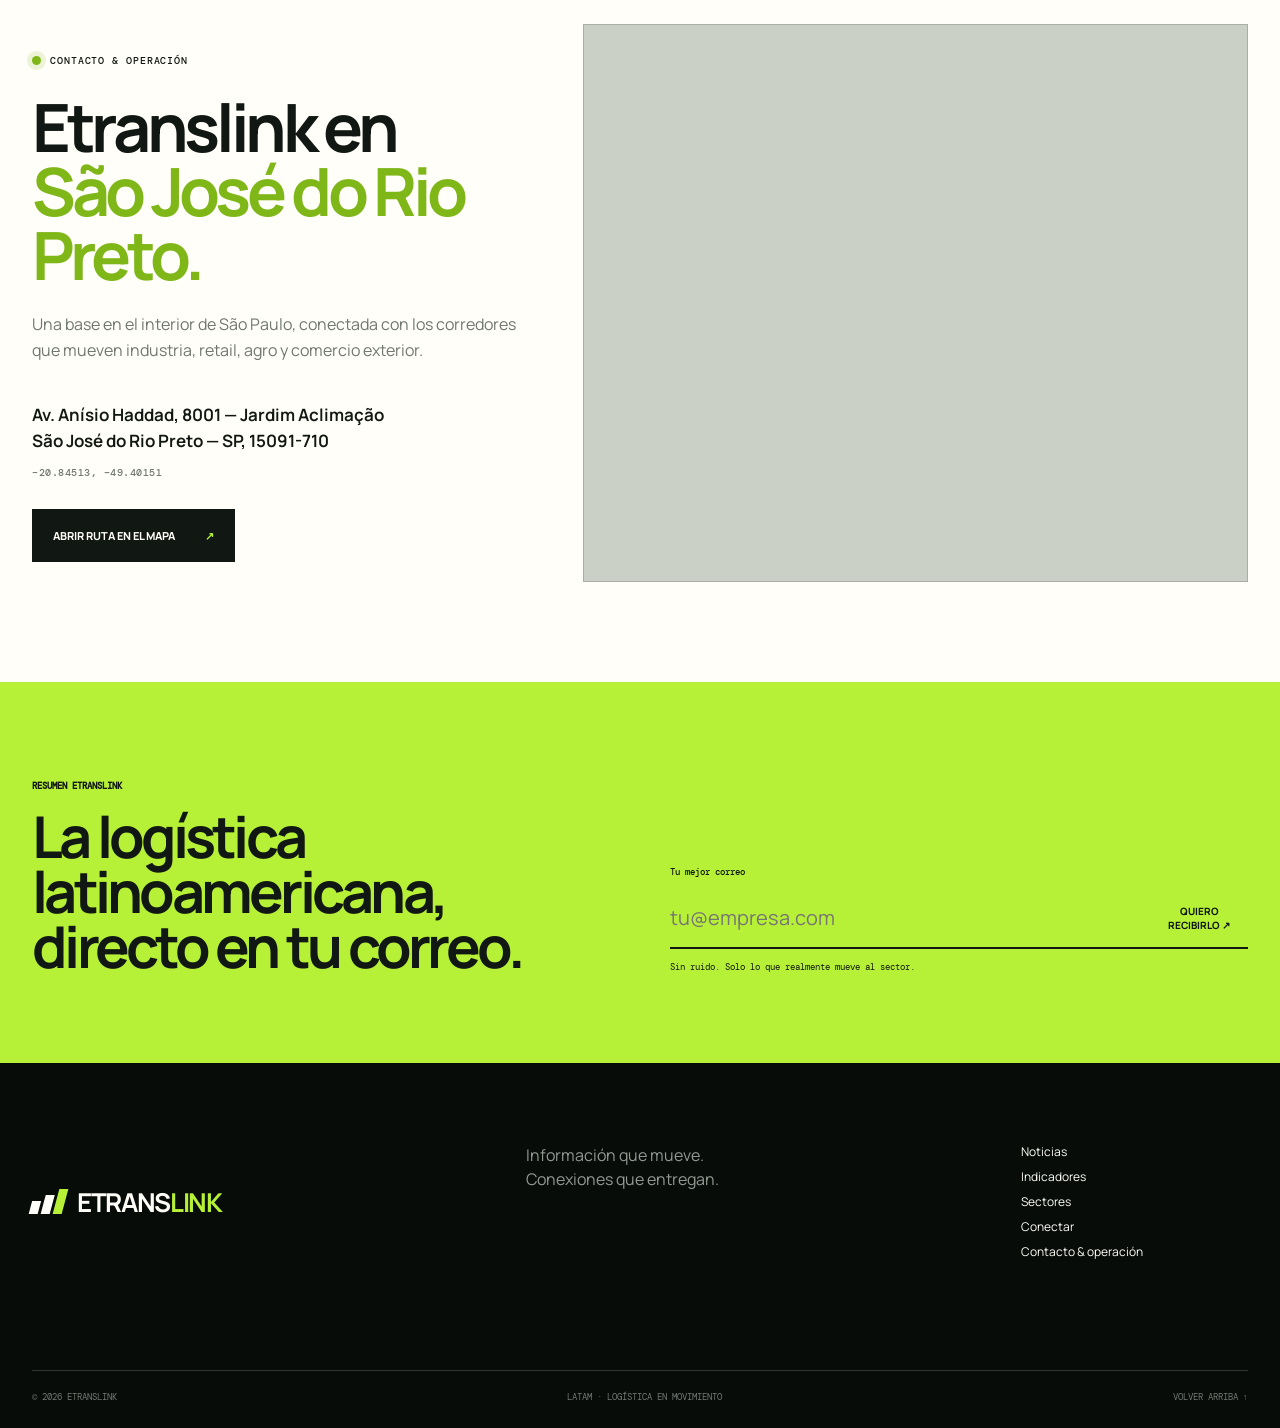
==== commit 888d24de: "Add contact links to Etranslink navigation" ====
--- a/es.html
+++ b/es.html
@@ -16,6 +16,8 @@
     <meta property="og:title" content="Etranslink — El hub logístico de América Latina" />
     <meta property="og:description" content="Noticias, costos de carretera y conexiones entre cargadores y transportistas." />
     <meta property="og:url" content="https://etranslink.digital/es/" />
+    <link rel="icon" href="/favicon.svg" type="image/svg+xml" sizes="any" />
+    <link rel="shortcut icon" href="/favicon.svg" />
     <link rel="stylesheet" href="/styles.css?v=6" />
     <script src="/app.js?v=3" defer></script>
     <script type="application/ld+json">
@@ -50,12 +52,12 @@
     </div></div>
     <header class="site-header">
       <a class="brand" href="/es/" aria-label="Etranslink — inicio"><span class="brand-mark" aria-hidden="true"><i></i><i></i><i></i></span><span>ETRANS<em>LINK</em></span></a>
-      <nav class="main-nav" aria-label="Navegación principal"><a href="#noticias">Noticias</a><a href="#costos">Costos de carretera</a><a href="#sectores">Sectores</a><a href="#conectar">Conectar</a></nav>
+      <nav class="main-nav" aria-label="Navegación principal"><a href="#noticias">Noticias</a><a href="#costos">Costos de carretera</a><a href="#sectores">Sectores</a><a href="#conectar">Conectar</a><a href="#contacto">Contacto</a></nav>
       <nav class="language-nav" aria-label="Idiomas"><a href="/pt-br/">PT</a><a href="/es/" aria-current="page">ES</a></nav>
       <button class="menu-toggle" aria-expanded="false" aria-controls="mobile-nav">Menú</button>
       <a class="header-cta" href="#conectar">Publicar una carga <span>↗</span></a>
     </header>
-    <div class="mobile-nav" id="mobile-nav" hidden><a href="#noticias">Noticias</a><a href="#costos">Costos de carretera</a><a href="#sectores">Sectores</a><a href="#conectar">Conectar</a><span class="mobile-languages"><a href="/pt-br/">PT</a><a href="/es/" aria-current="page">ES</a></span></div>
+    <div class="mobile-nav" id="mobile-nav" hidden><a href="#noticias">Noticias</a><a href="#costos">Costos de carretera</a><a href="#sectores">Sectores</a><a href="#conectar">Conectar</a><a href="#contacto">Contacto</a><span class="mobile-languages"><a href="/pt-br/">PT</a><a href="/es/" aria-current="page">ES</a></span></div>
     <main id="contenido">
       <section class="hero">
         <div class="hero-copy">
@@ -114,7 +116,7 @@
       <section class="office" id="contacto"><div class="office-copy"><p class="eyebrow"><span></span> CONTACTO & OPERACIÓN</p><h2>Etranslink en<br /><em>São José do Rio Preto.</em></h2><p>Una base en el interior de São Paulo, conectada con los corredores que mueven industria, retail, agro y comercio exterior.</p><address>Av. Anísio Haddad, 8001 — Jardim Aclimação<br />São José do Rio Preto — SP, 15091-710</address><p class="office-coordinates">−20.84513, −49.40151</p><a class="button primary" href="https://www.google.com/maps/dir/?api=1&amp;destination=-20.8451335%2C-49.4015081" target="_blank" rel="noopener noreferrer">Abrir ruta en el mapa <span>↗</span></a></div><div class="office-map"><iframe title="Mapa de la oficina Etranslink en São José do Rio Preto" src="https://www.openstreetmap.org/export/embed.html?bbox=-49.4075%2C-20.8511%2C-49.3955%2C-20.8391&amp;layer=mapnik&amp;marker=-20.8451335%2C-49.4015081" loading="lazy" referrerpolicy="no-referrer-when-downgrade"></iframe></div></section>
       <section class="newsletter" id="newsletter"><div><span>RESUMEN ETRANSLINK</span><h2>La logística latinoamericana,<br />directo en tu correo.</h2></div><form id="newsletter-form"><label for="newsletter-email">Tu mejor correo</label><div><input id="newsletter-email" type="email" placeholder="tu@empresa.com" required /><button type="submit">Quiero recibirlo ↗</button></div><small>Sin ruido. Solo lo que realmente mueve al sector.</small></form></section>
     </main>
-    <footer><div class="footer-brand"><span class="brand-mark" aria-hidden="true"><i></i><i></i><i></i></span><strong>ETRANS<em>LINK</em></strong></div><p>Información que mueve.<br />Conexiones que entregan.</p><div><a href="#noticias">Noticias</a><a href="#costos">Indicadores</a><a href="#sectores">Sectores</a><a href="#conectar">Conectar</a></div><div class="footer-bottom"><span>© 2026 ETRANSLINK</span><span>LATAM · LOGÍSTICA EN MOVIMIENTO</span><a href="#contenido">VOLVER ARRIBA ↑</a></div></footer>
+    <footer><div class="footer-brand"><span class="brand-mark" aria-hidden="true"><i></i><i></i><i></i></span><strong>ETRANS<em>LINK</em></strong></div><p>Información que mueve.<br />Conexiones que entregan.</p><div><a href="#noticias">Noticias</a><a href="#costos">Indicadores</a><a href="#sectores">Sectores</a><a href="#conectar">Conectar</a><a href="#contacto">Contacto & operación</a></div><div class="footer-bottom"><span>© 2026 ETRANSLINK</span><span>LATAM · LOGÍSTICA EN MOVIMIENTO</span><a href="#contenido">VOLVER ARRIBA ↑</a></div></footer>
     <dialog class="connection-dialog" id="connection-dialog"><button class="dialog-close" aria-label="Cerrar formulario">×</button><p class="eyebrow"><span></span> CONEXIÓN ETRANSLINK</p><h2 id="dialog-title">Cuéntanos sobre tu carga.</h2><p id="dialog-description">Completa los datos iniciales para continuar la atención por WhatsApp.</p><form id="connection-form"><input type="hidden" id="profile-type" value="Cargador" /><label>Nombre o empresa<input id="contact-name" required placeholder="¿Cómo podemos llamarte?" /></label><div class="form-row"><label>Origen<input id="cargo-origin" required placeholder="Ciudad / País" /></label><label>Destino<input id="cargo-destination" required placeholder="Ciudad / País" /></label></div><label>¿Qué necesitas?<textarea id="cargo-details" required placeholder="Tipo de carga, vehículo, frecuencia o área de operación"></textarea></label><button class="button primary" type="submit">Continuar por WhatsApp <span>↗</span></button></form></dialog>
     <div class="toast" id="toast" role="status" aria-live="polite"></div>
     <aside class="consent-banner" id="consent-banner" aria-labelledby="consent-title" aria-modal="true" role="dialog" hidden><div class="consent-copy"><span id="consent-eyebrow">PRIVACIDAD & EXPERIENCIA</span><h2 id="consent-title">Cookies e idioma de tu región.</h2><p id="consent-text">Usamos únicamente cookies de preferencia. Con tu autorización, consultamos tu ubicación una vez para elegir portugués o español. Tu ubicación no se envía ni se almacena.</p></div><div class="consent-actions"><button type="button" class="consent-primary" id="consent-location">Aceptar y usar ubicación</button><button type="button" class="consent-secondary" id="consent-essential">Solo necesarios</button></div></aside>
